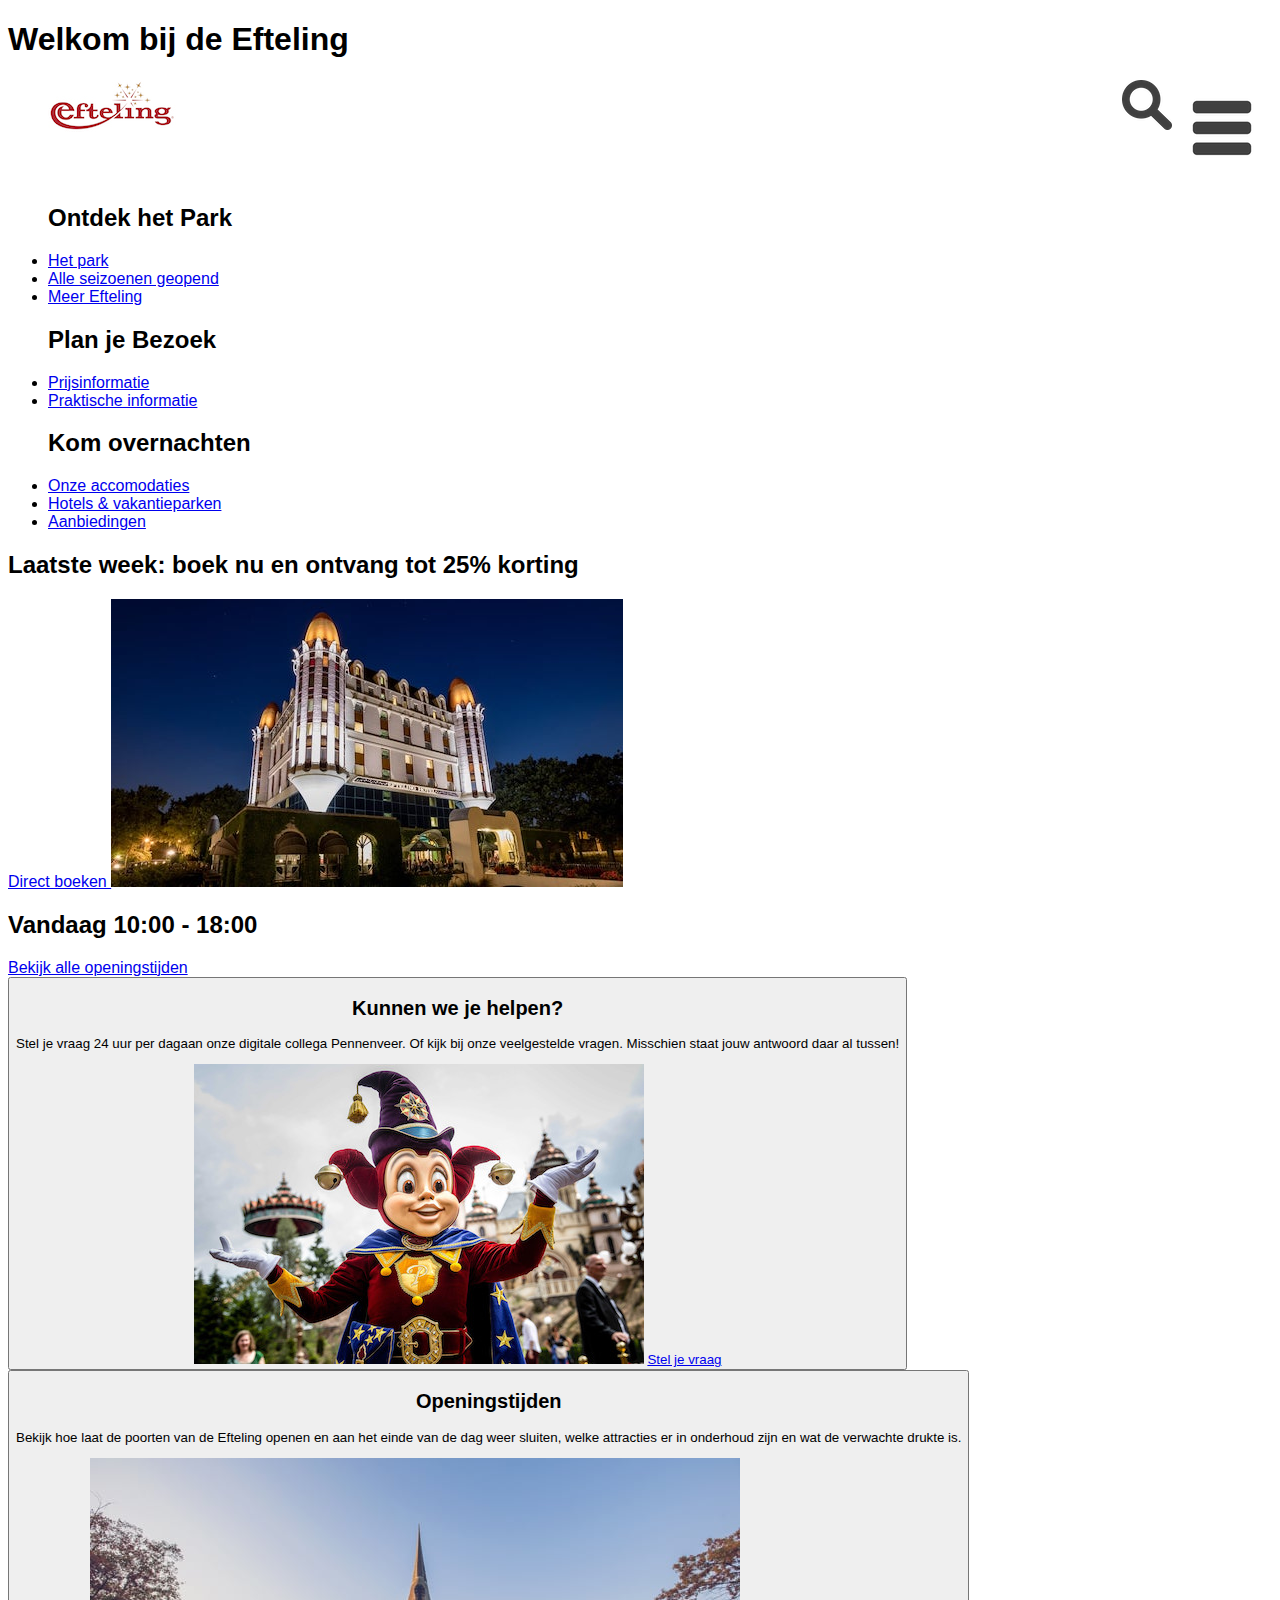
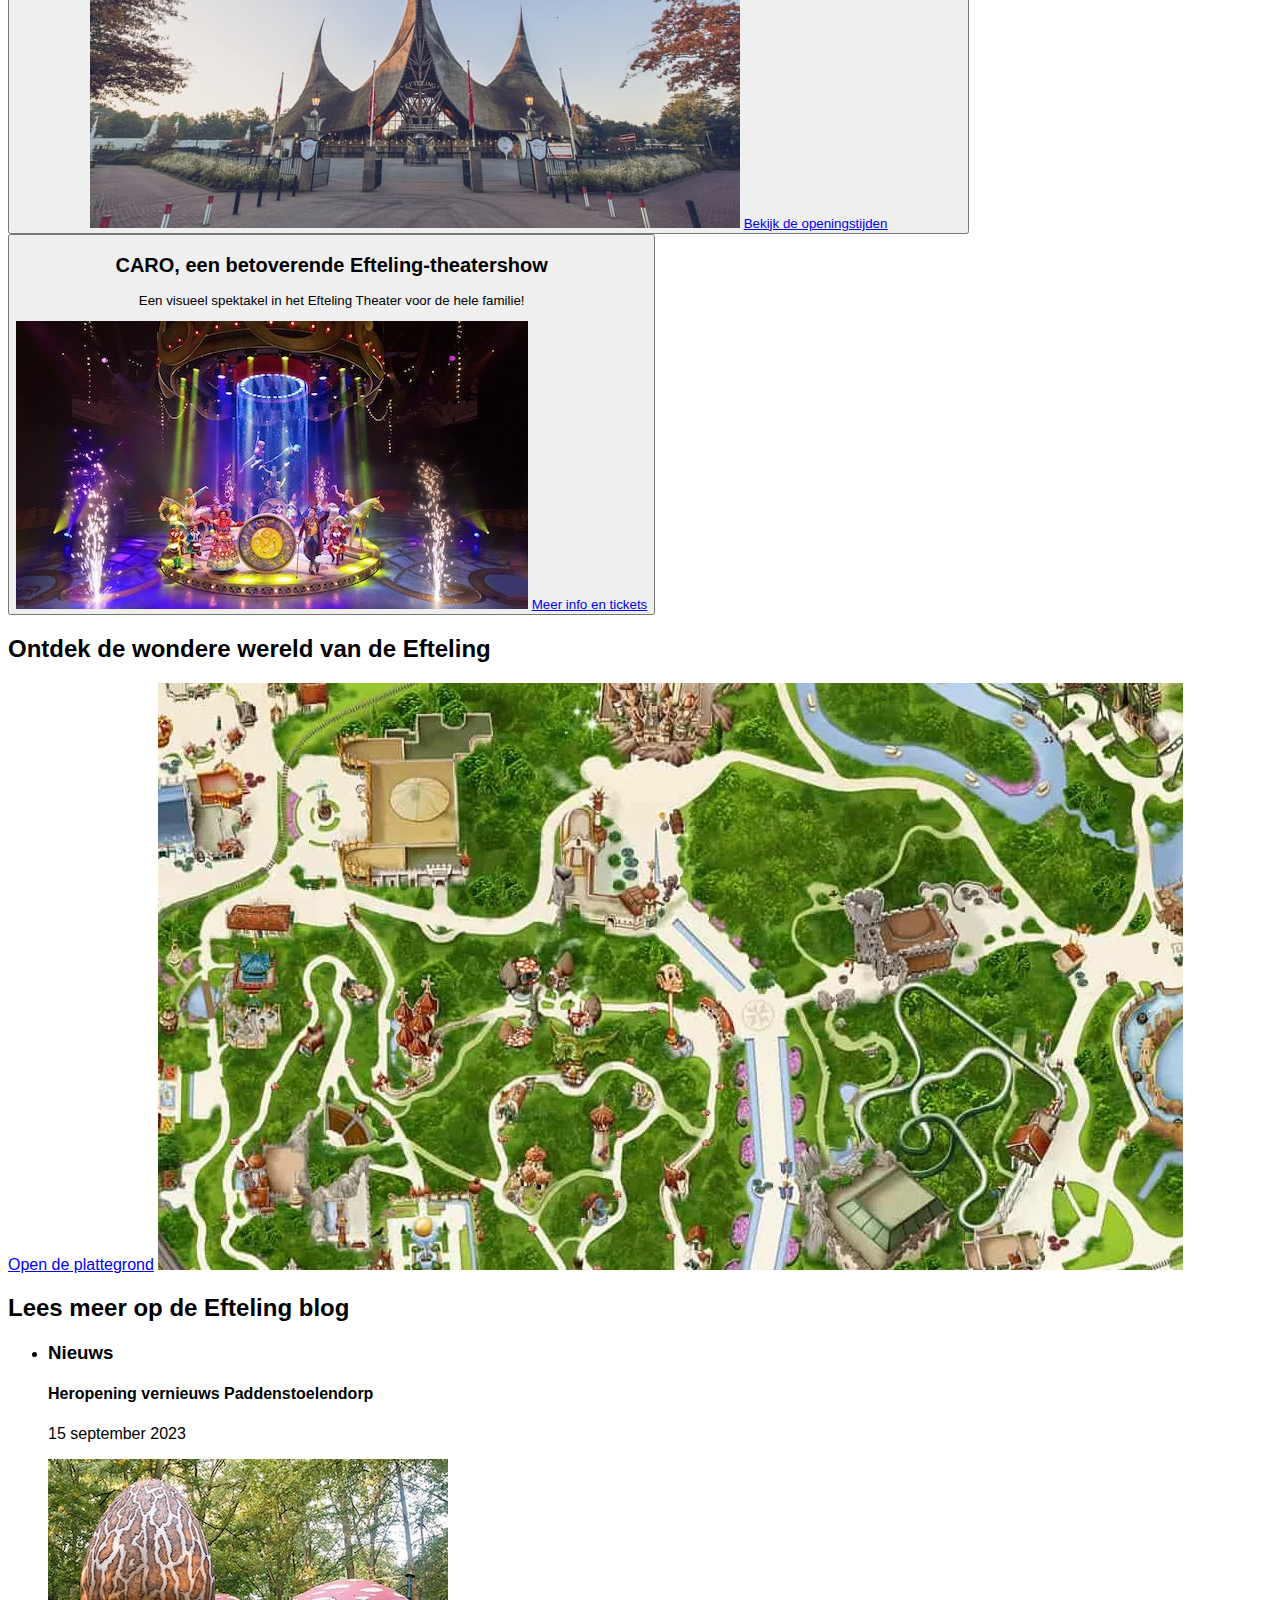
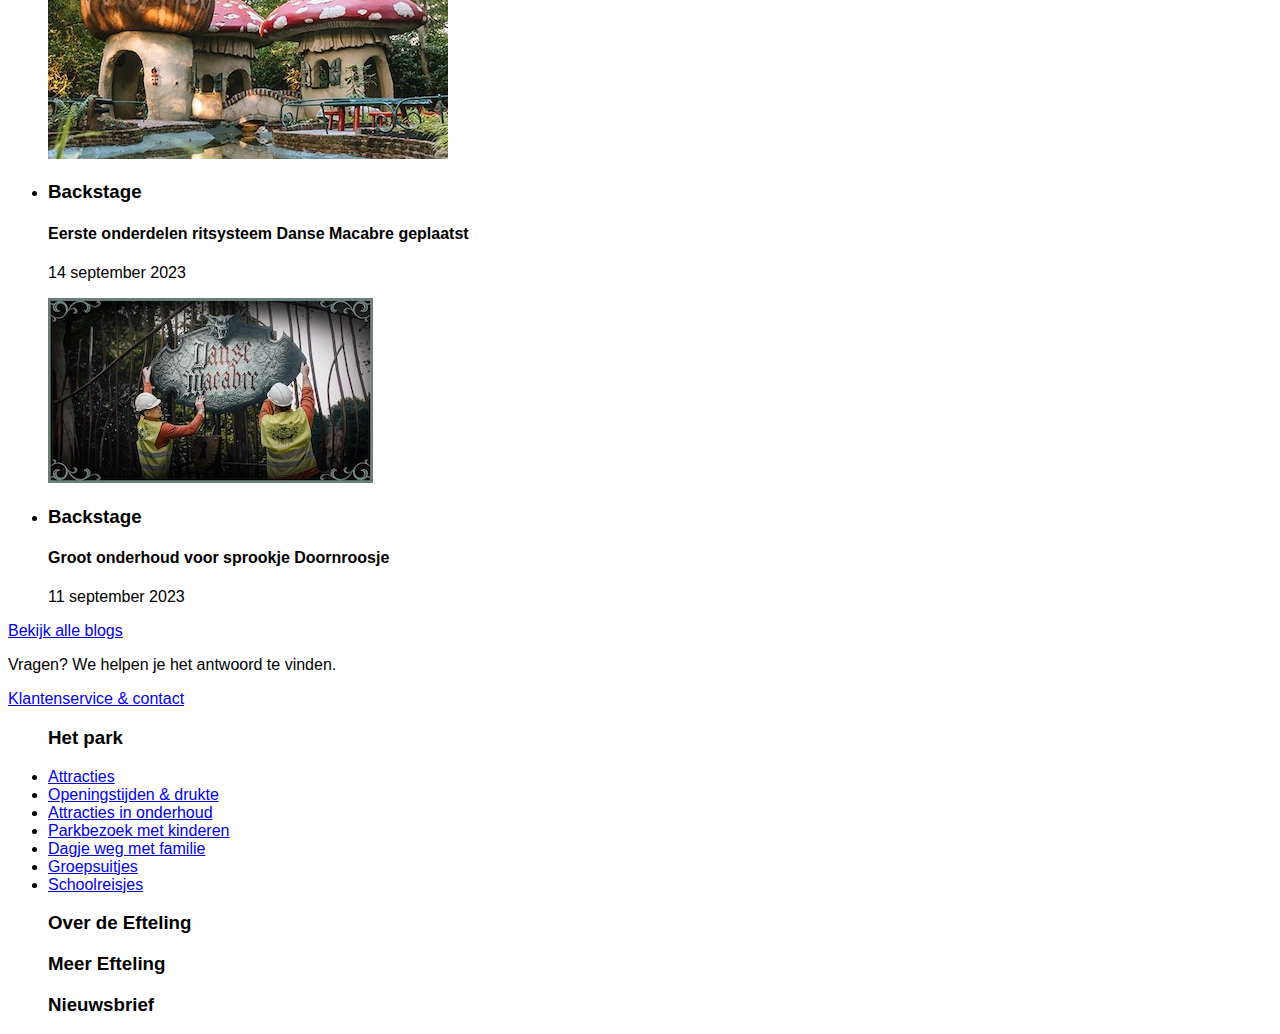
==== basiswebsite fed/index.html @ 2fb3f6d8 "Add files via upload" ====
<!doctype html>
<html lang="nl">
	
<head>
	<meta charset="UTF-8">
	<meta name="author" content="jouw naam">
	<meta name="viewport" content="width=device-width, initial-scale=1">
	
	<title>De Efteling </title>
	<h1>Welkom bij de Efteling</h1>
	
	<link href="styles/style.css" rel="stylesheet">
	<link rel="icon" type="image/svg+xml" href="images/favicon.svg">
</head>

<body>
	<header>
		<ul>
		<li>
			<a href="#">
			<img src="./images/efteling logo.jpeg"  alt="logo van de efteling" >
		</a>
		</li>
		<li>
			<a href="#">
			<img src="./images/search-icon-dark-grey-hi.png" alt="search icon">
		</a>
		</li>
		<li>
			<a href="#">
			<img src="./images/menu icon.png" alt="menu icon">
			</a>
		</li>
	</ul>
	</header>
		<!-- <a href="index.html">
			<img src="./images/efteling logo.jpeg" alt="logo van de efteling"> -->
		<!-- </a> -->
	<nav>
		<ul>
			<h2>Ontdek het Park</h2>
			<li><a href="#">Het park</a></li>
			<li><a href="#">Alle seizoenen geopend</a></li>
			<li><a href="#">Meer Efteling</a></li>
		</ul>
		<ul>
			<h2>Plan je Bezoek</h2>
			<li><a href="#">Prijsinformatie</a></li>
			<li><a href="#">Praktische informatie</a></li>
		</ul>
		<ul>
			<h2>Kom overnachten</h2>
			<li><a href="#">Onze accomodaties</a></li>
			<li><a href="#">Hotels & vakantieparken</a></li>
			<li><a href="#">Aanbiedingen</a></li>
		</ul>
	</nav>
	</header>

	<main>
	<section>
		<h2>Laatste week: boek nu en ontvang tot 25% korting</h2>
		<a href="#">Direct boeken </a>
		<img src="./images/efteling hotel.jpeg" alt="afbeelding van het nieuwe efteling hotel in het donker">

	</section>

	<section>
		<h2> <time>Vandaag 10:00 - 18:00</time> </h2>
		<a href="#">Bekijk alle openingstijden</a>
	</section>
	
	<section>
		<button>
			<h2>Kunnen we je helpen?</h2>
			<p>Stel je vraag <time>24 uur per dag</time>aan onze digitale collega Pennenveer. Of kijk bij onze veelgestelde vragen. Misschien staat jouw antwoord daar al tussen!</p>
			<img src="./images/pardoes.jpeg" alt="efteling mascotte pardoes in de efteling">
			<a href="#">Stel je vraag</a>
		</button>
		<button>
			<h2>Openingstijden</h2>
			<p>Bekijk hoe laat de poorten van de Efteling openen en aan het einde van de dag weer sluiten, welke attracties er in onderhoud zijn en wat de verwachte drukte is.</p>
			<img src="./images/poort efteling.jpeg" alt="ingang van de efteling op een zonnige dag">
			<a href="#">Bekijk de openingstijden</a>
		</button>
		<button>
			<h2>CARO, een betoverende Efteling-theatershow</h2>
			<p>Een visueel spektakel in het Efteling Theater voor de hele familie!</p>
			<img src="./images/caro efteling.jpeg" alt="theater show van de efteling op een carousel">
			<a href="#">Meer info en tickets</a>
		</button>
		
	</section>

	<section>
		<h2>Ontdek de wondere wereld van de Efteling</h2>
		<a href="#">Open de plattegrond</a>
		<img src="./images/efteling-plattegrond.webp" alt="getekende plattegrond van de Efteling">
	</section>

	<section>
		<h2>Lees meer op de Efteling blog</h2>
		<ul>
			<li>
				<h3>Nieuws</h3>
				<h4>Heropening vernieuws Paddenstoelendorp</h4>
				<p><time>15 september 2023</time></p>
				<img src="./images/paddenstoelendorp.jpeg" alt="het paddenstoelendorp in de efteling bestaand uit drie paddenstoelen huisjes">
			</li>
			<li>
				<h3>Backstage</h3>
				<h4>Eerste onderdelen ritsysteem Danse Macabre geplaatst</h4>
				<p><time>14 september 2023</time></p>
				<img src="./images/dmc-making-of.jpeg" alt="de bouw van de nieuwe spookattractie in de efteling">
			</li>
			<li>
				<h3>Backstage</h3>
				<h4>Groot onderhoud voor sprookje Doornroosje</h4>
				<p><time>11 september 2023</time></p>
			</li>

		</ul>
		<a href="#">Bekijk alle blogs</a>
	
	</section>
	</main>
	<footer>
		<p>Vragen? We helpen je het antwoord te vinden.</p>
		<a href="#">Klantenservice & contact</a>

		<ul><h3>Het park</h3>
			<li><a href="#">Attracties</a></li>
			<li><a href="#">Openingstijden & drukte</a></li>
			<li><a href="#">Attracties in onderhoud</a></li>
			<li><a href="#">Parkbezoek met kinderen</a></li>
			<li><a href="#">Dagje weg met familie</a></li>
			<li><a href="#">Groepsuitjes</a></li>
			<li><a href="#">Schoolreisjes</a></li>
		</ul>
		<ul><h3>Over de Efteling</h3>

		</ul>
		<ul><h3>Meer Efteling</h3>

		</ul>
		<ul><h3>Nieuwsbrief</h3>

		</ul>
	</footer>

	<script defer src="scripts/script.js"></script>
</body>
	
</html>
---- basiswebsite fed/styles/style.css ----
/**************/
/* CSS REMEDY */
/**************/
*, *::after, *::before {
  box-sizing:border-box;  
}






/*********************/
/* CUSTOM PROPERTIES */
/*********************/
:root {
	/* startje */
	--color-text:#111;
	--color-background:#fff;
}





/****************/
/* JOUW STYLING */
/****************/

/* jouw code */

html{
	background-color: var(--color-background);
	font-family: sans-serif;
}


header ul{

	display: flex;
	list-style-type: none;
}

header ul li:first-of-type{
	margin-right: auto;
}
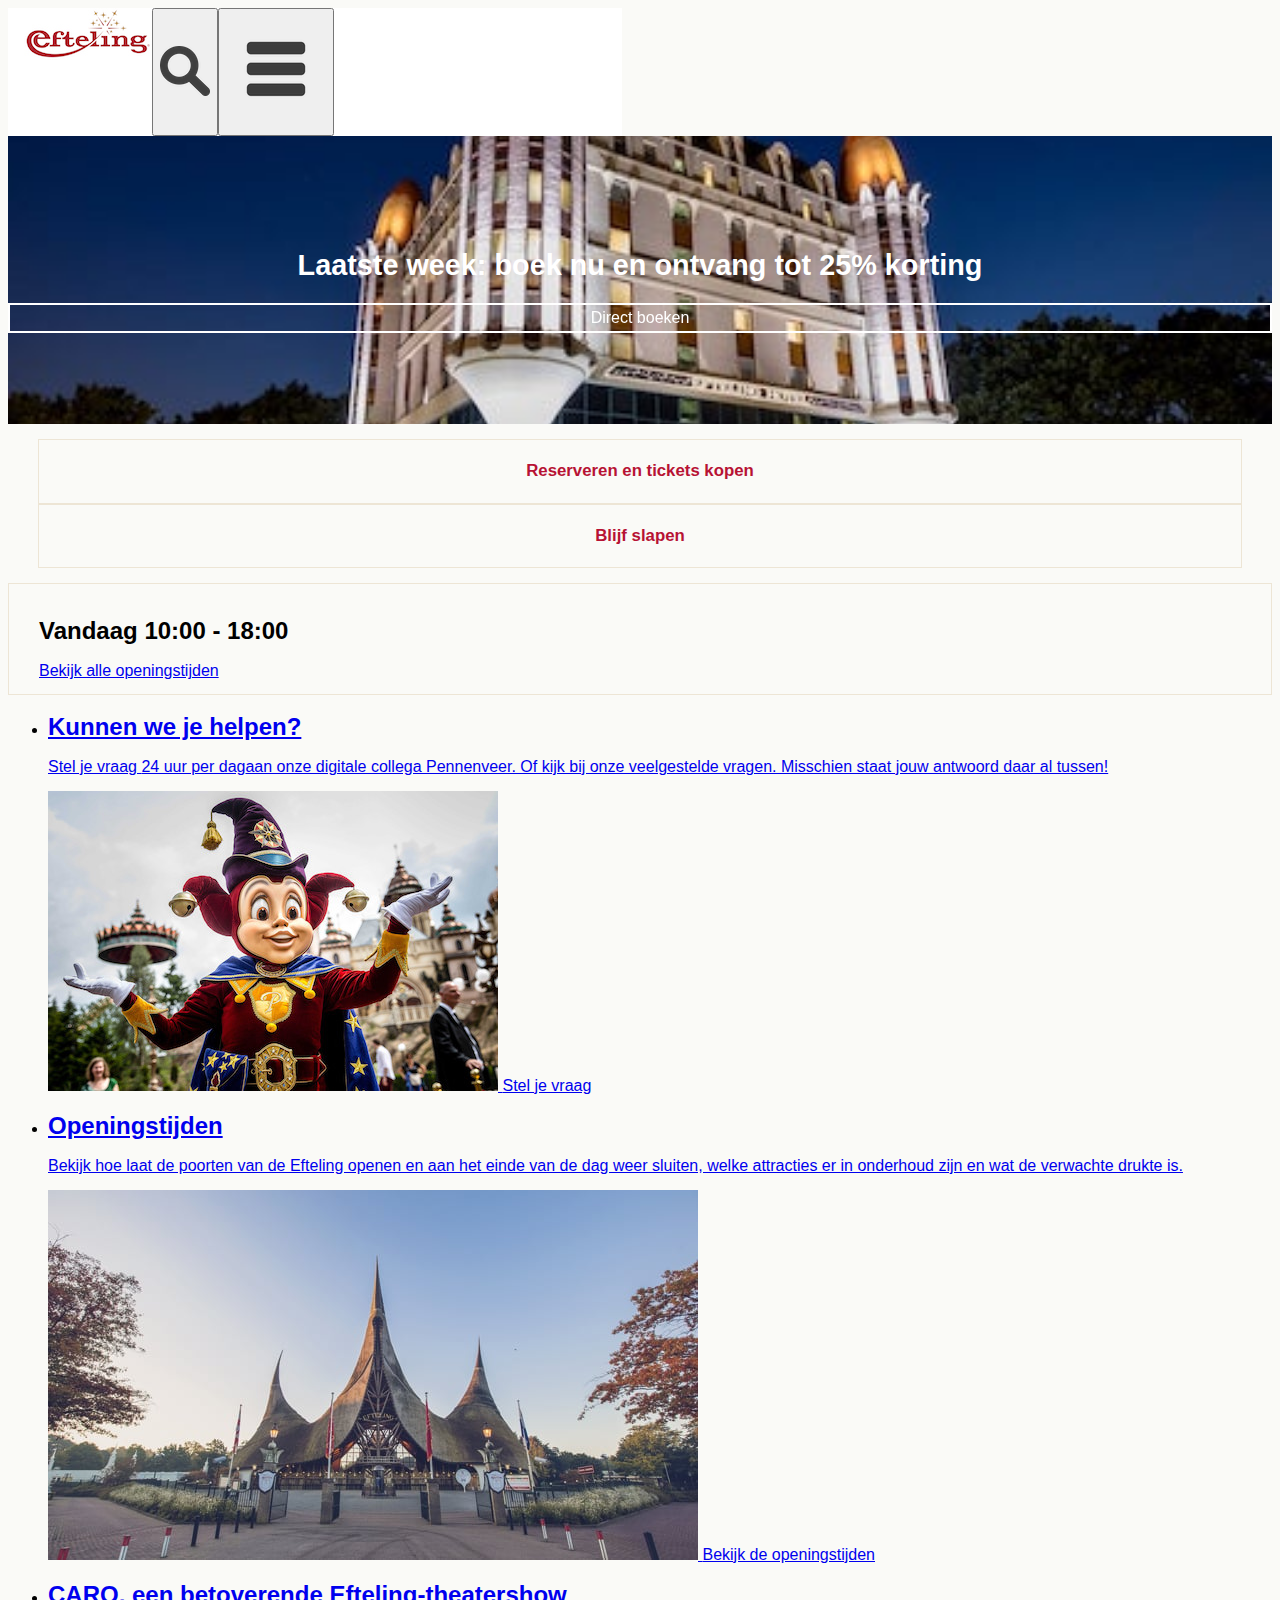
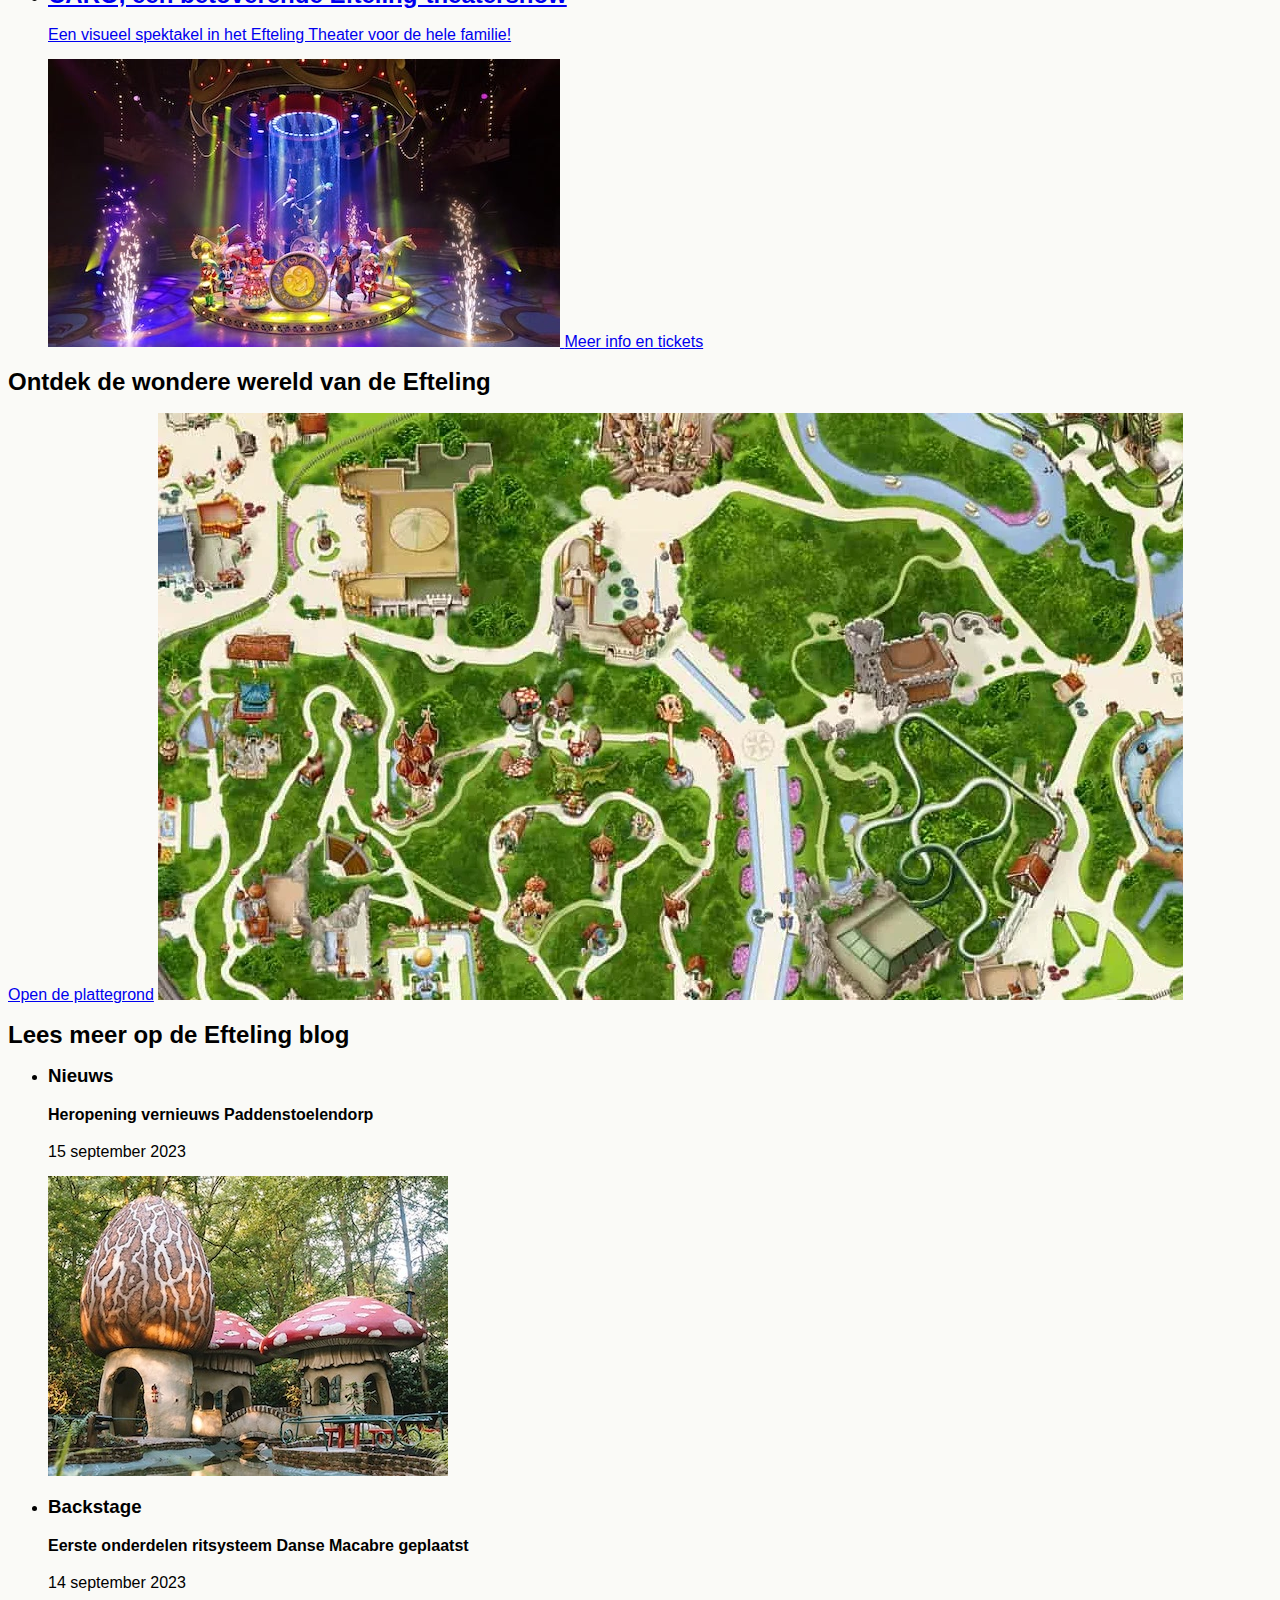
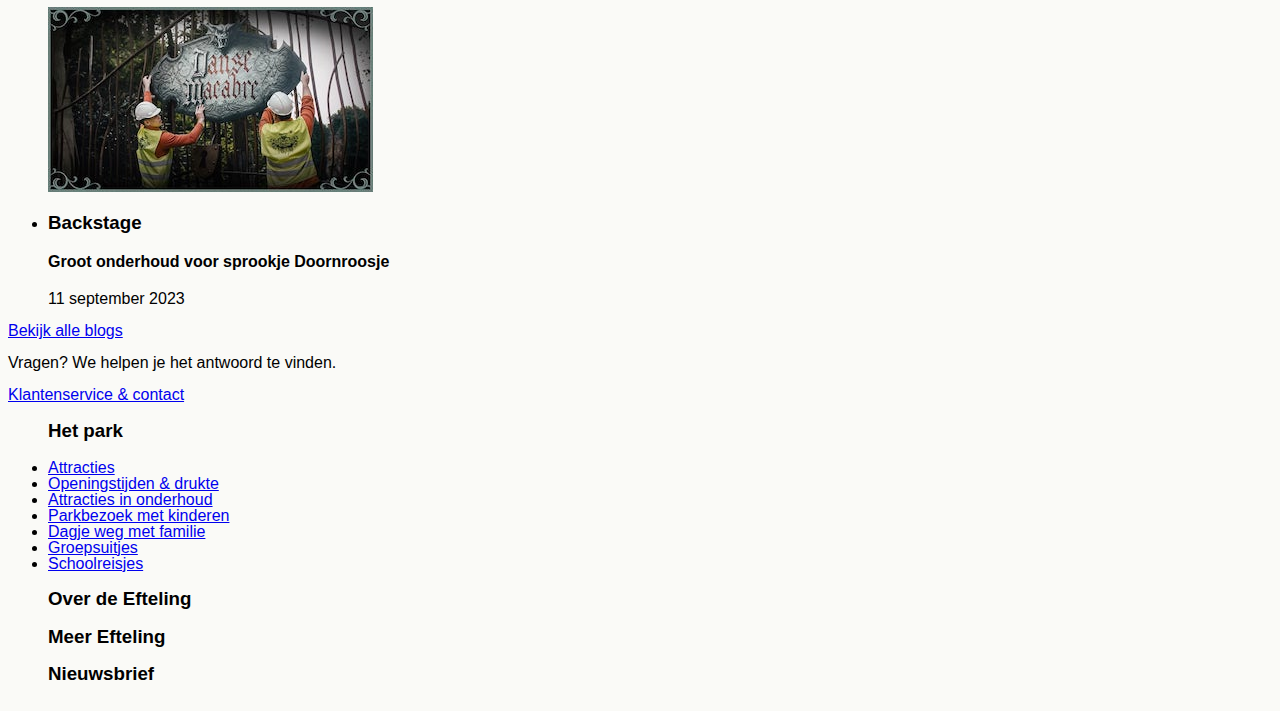
==== commit cd4f2876: "Add files via upload" ====
--- a/basiswebsite fed/index.html
+++ b/basiswebsite fed/index.html
@@ -1,134 +1,168 @@
 <!doctype html>
 <html lang="nl">
-	
+
 <head>
 	<meta charset="UTF-8">
 	<meta name="author" content="jouw naam">
 	<meta name="viewport" content="width=device-width, initial-scale=1">
-	
+
 	<title>De Efteling </title>
-	<h1>Welkom bij de Efteling</h1>
-	
+	<!-- <h1>Welkom bij de Efteling</h1> -->
+
 	<link href="styles/style.css" rel="stylesheet">
 	<link rel="icon" type="image/svg+xml" href="images/favicon.svg">
+
+
+	<style>
+		@import url('https://fonts.googleapis.com/css2?family=Great+Vibes&display=swap');
+	</style>
+
+
 </head>
 
 <body>
 	<header>
-		<ul>
-		<li>
-			<a href="#">
-			<img src="./images/efteling logo.jpeg"  alt="logo van de efteling" >
+
+
+		<a href="#">
+			<img src="./images/efteling logo.jpeg" alt="logo van de efteling">
 		</a>
-		</li>
-		<li>
-			<a href="#">
+
+
+		<button>
 			<img src="./images/search-icon-dark-grey-hi.png" alt="search icon">
-		</a>
-		</li>
-		<li>
-			<a href="#">
+		</button>
+
+
+
+
+		<button aria-hidden="true">
 			<img src="./images/menu icon.png" alt="menu icon">
-			</a>
-		</li>
-	</ul>
-	</header>
+		</button>
+
+		<nav>
+			<button>
+				<img src="./images/cross.png" alt="closing button">
+			</button>
+			<ul>
+				<h2>Ontdek het Park</h2>
+				<li><a href="#">Het park</a></li>
+				<li><a href="#">Alle seizoenen geopend</a></li>
+				<li><a href="#">Meer Efteling</a></li>
+			</ul>
+			<ul>
+				<h2>Plan je Bezoek</h2>
+				<li><a href="#">Prijsinformatie</a></li>
+				<li><a href="#">Praktische informatie</a></li>
+			</ul>
+			<ul>
+				<h2>Kom overnachten</h2>
+				<li><a href="#">Onze accomodaties</a></li>
+				<li><a href="#">Hotels & vakantieparken</a></li>
+				<li><a href="#">Aanbiedingen</a></li>
+			</ul>
+		</nav>
+
 		<!-- <a href="index.html">
 			<img src="./images/efteling logo.jpeg" alt="logo van de efteling"> -->
 		<!-- </a> -->
-	<nav>
-		<ul>
-			<h2>Ontdek het Park</h2>
-			<li><a href="#">Het park</a></li>
-			<li><a href="#">Alle seizoenen geopend</a></li>
-			<li><a href="#">Meer Efteling</a></li>
-		</ul>
-		<ul>
-			<h2>Plan je Bezoek</h2>
-			<li><a href="#">Prijsinformatie</a></li>
-			<li><a href="#">Praktische informatie</a></li>
-		</ul>
-		<ul>
-			<h2>Kom overnachten</h2>
-			<li><a href="#">Onze accomodaties</a></li>
-			<li><a href="#">Hotels & vakantieparken</a></li>
-			<li><a href="#">Aanbiedingen</a></li>
-		</ul>
-	</nav>
+
 	</header>
 
 	<main>
-	<section>
-		<h2>Laatste week: boek nu en ontvang tot 25% korting</h2>
-		<a href="#">Direct boeken </a>
-		<img src="./images/efteling hotel.jpeg" alt="afbeelding van het nieuwe efteling hotel in het donker">
+		<section>
+			<h2>Laatste week: boek nu en ontvang tot 25% korting</h2>
+			<a href="#">Direct boeken </a>
 
-	</section>
+		</section>
 
-	<section>
-		<h2> <time>Vandaag 10:00 - 18:00</time> </h2>
-		<a href="#">Bekijk alle openingstijden</a>
-	</section>
-	
-	<section>
-		<button>
-			<h2>Kunnen we je helpen?</h2>
-			<p>Stel je vraag <time>24 uur per dag</time>aan onze digitale collega Pennenveer. Of kijk bij onze veelgestelde vragen. Misschien staat jouw antwoord daar al tussen!</p>
-			<img src="./images/pardoes.jpeg" alt="efteling mascotte pardoes in de efteling">
-			<a href="#">Stel je vraag</a>
-		</button>
-		<button>
-			<h2>Openingstijden</h2>
-			<p>Bekijk hoe laat de poorten van de Efteling openen en aan het einde van de dag weer sluiten, welke attracties er in onderhoud zijn en wat de verwachte drukte is.</p>
-			<img src="./images/poort efteling.jpeg" alt="ingang van de efteling op een zonnige dag">
-			<a href="#">Bekijk de openingstijden</a>
-		</button>
-		<button>
-			<h2>CARO, een betoverende Efteling-theatershow</h2>
-			<p>Een visueel spektakel in het Efteling Theater voor de hele familie!</p>
-			<img src="./images/caro efteling.jpeg" alt="theater show van de efteling op een carousel">
-			<a href="#">Meer info en tickets</a>
-		</button>
-		
-	</section>
+		<section>
+			<a href="#">
+				<h2> Reserveren en tickets kopen</h2>
+			</a>
+			<a href="#">
+				<h2>Blijf slapen</h2>
+			</a>
+		</section>
 
-	<section>
-		<h2>Ontdek de wondere wereld van de Efteling</h2>
-		<a href="#">Open de plattegrond</a>
-		<img src="./images/efteling-plattegrond.webp" alt="getekende plattegrond van de Efteling">
-	</section>
+		<section>
+			<h2> <time>Vandaag 10:00 - 18:00</time> </h2>
+			<a href="#">Bekijk alle openingstijden</a>
+		</section>
 
-	<section>
-		<h2>Lees meer op de Efteling blog</h2>
-		<ul>
-			<li>
-				<h3>Nieuws</h3>
-				<h4>Heropening vernieuws Paddenstoelendorp</h4>
-				<p><time>15 september 2023</time></p>
-				<img src="./images/paddenstoelendorp.jpeg" alt="het paddenstoelendorp in de efteling bestaand uit drie paddenstoelen huisjes">
-			</li>
-			<li>
-				<h3>Backstage</h3>
-				<h4>Eerste onderdelen ritsysteem Danse Macabre geplaatst</h4>
-				<p><time>14 september 2023</time></p>
-				<img src="./images/dmc-making-of.jpeg" alt="de bouw van de nieuwe spookattractie in de efteling">
-			</li>
-			<li>
-				<h3>Backstage</h3>
-				<h4>Groot onderhoud voor sprookje Doornroosje</h4>
-				<p><time>11 september 2023</time></p>
-			</li>
+		<section>
+			<ul>
+				<li>
+					<a href="#">
 
-		</ul>
-		<a href="#">Bekijk alle blogs</a>
-	
-	</section>
+						<h2>Kunnen we je helpen?</h2>
+						<p>Stel je vraag <time>24 uur per dag</time>aan onze digitale collega Pennenveer. Of kijk bij
+							onze veelgestelde vragen. Misschien staat jouw antwoord daar al tussen!</p>
+						<img src="./images/pardoes.jpeg" alt="efteling mascotte pardoes in de efteling">
+						<a href="#">Stel je vraag</a>
+					</a>
+				</li>
+
+				<li>
+					<a href="#">
+						<h2>Openingstijden</h2>
+						<p>Bekijk hoe laat de poorten van de Efteling openen en aan het einde van de dag weer sluiten,
+							welke attracties er in onderhoud zijn en wat de verwachte drukte is.</p>
+						<img src="./images/poort efteling.jpeg" alt="ingang van de efteling op een zonnige dag">
+						<a href="#">Bekijk de openingstijden</a>
+					</a>
+				</li>
+				<li>
+					<a href="#">
+						<h2>CARO, een betoverende Efteling-theatershow</h2>
+						<p>Een visueel spektakel in het Efteling Theater voor de hele familie!</p>
+						<img src="./images/caro efteling.jpeg" alt="theater show van de efteling op een carousel">
+						<a href="#">Meer info en tickets</a>
+					</a>
+				</li>
+			</ul>
+
+		</section>
+
+		<section>
+			<h2>Ontdek de wondere wereld van de Efteling</h2>
+			<a href="#">Open de plattegrond</a>
+			<img src="./images/efteling-plattegrond.webp" alt="getekende plattegrond van de Efteling">
+		</section>
+
+		<section>
+			<h2>Lees meer op de Efteling blog</h2>
+			<ul>
+				<li>
+					<h3>Nieuws</h3>
+					<h4>Heropening vernieuws Paddenstoelendorp</h4>
+					<p><time>15 september 2023</time></p>
+					<img src="./images/paddenstoelendorp.jpeg"
+						alt="het paddenstoelendorp in de efteling bestaand uit drie paddenstoelen huisjes">
+				</li>
+				<li>
+					<h3>Backstage</h3>
+					<h4>Eerste onderdelen ritsysteem Danse Macabre geplaatst</h4>
+					<p><time>14 september 2023</time></p>
+					<img src="./images/dmc-making-of.jpeg" alt="de bouw van de nieuwe spookattractie in de efteling">
+				</li>
+				<li>
+					<h3>Backstage</h3>
+					<h4>Groot onderhoud voor sprookje Doornroosje</h4>
+					<p><time>11 september 2023</time></p>
+				</li>
+
+			</ul>
+			<a href="#">Bekijk alle blogs</a>
+
+		</section>
 	</main>
 	<footer>
 		<p>Vragen? We helpen je het antwoord te vinden.</p>
 		<a href="#">Klantenservice & contact</a>
 
-		<ul><h3>Het park</h3>
+		<ul>
+			<h3>Het park</h3>
 			<li><a href="#">Attracties</a></li>
 			<li><a href="#">Openingstijden & drukte</a></li>
 			<li><a href="#">Attracties in onderhoud</a></li>
@@ -137,18 +171,22 @@
 			<li><a href="#">Groepsuitjes</a></li>
 			<li><a href="#">Schoolreisjes</a></li>
 		</ul>
-		<ul><h3>Over de Efteling</h3>
+		<ul>
+			<h3>Over de Efteling</h3>
 
 		</ul>
-		<ul><h3>Meer Efteling</h3>
+		<ul>
+			<h3>Meer Efteling</h3>
 
 		</ul>
-		<ul><h3>Nieuwsbrief</h3>
+		<ul>
+			<h3>Nieuwsbrief</h3>
 
 		</ul>
 	</footer>
 
+
 	<script defer src="scripts/script.js"></script>
 </body>
-	
-</html>
+
+</html>--- a/basiswebsite fed/styles/style.css
+++ b/basiswebsite fed/styles/style.css
@@ -1,12 +1,14 @@
 /**************/
 /* CSS REMEDY */
 /**************/
-*, *::after, *::before {
-  box-sizing:border-box;  
+*,
+*::after,
+*::before {
+	box-sizing: border-box;
 }
 
 
-
+/* CSS HOMEPAGINA */
 
 
 
@@ -15,12 +17,23 @@
 /*********************/
 :root {
 	/* startje */
-	--color-text:#111;
-	--color-background:#fff;
+	--color-text: #111;
+	--color-background: #fafaf7;
+	--color-title: #fff;
+	--red: #b71234;
+	--white: #fff;
+	--color-section: #ede5d5;
 }
 
-
-
+/* 
+link <link rel="preconnect" href="https://fonts.googleapis.com">
+<link rel="preconnect" href="https://fonts.gstatic.com" crossorigin>
+<link href="https://fonts.googleapis.com/css2?family=Great+Vibes&display=swap" rel="stylesheet">
+ */
+/* 
+<style>
+  @import url('https://fonts.googleapis.com/css2?family=Great+Vibes&display=swap');
+</style> */
 
 
 /****************/
@@ -29,18 +42,151 @@
 
 /* jouw code */
 
-html{
+html {
 	background-color: var(--color-background);
-	font-family: sans-serif;
+	font-family: Arial, Helvetica, sans-serif;
+	background-color: var(--color-background);
+}
+
+/* over de hele pagina */
+body {
+
+	min-height: 100%;
+	display: flex;
+	flex-direction: column;
+	line-height: 1;
+	max-width: ;
+	/* width: 100%; */
+}
+
+/* alle afbeeldingen */
+img {
+	max-width: 100%;
+	height: auto;
+}
+
+/* header bovenaan de pagina  */
+header {
+
+	height: 8em;
+	padding: 0 1em;
+
+	display: flex;
+	justify-content: space-evenly;
+
+	width: max-content;
+	position: sticky;
+	top: 0;
+
+	background-color: var(--white);
+
+
+	/* overflow: hidden; */
+}
+
+/* header ul {
+	 display: flex;
+	justify-content: space-between;
+
+	list-style-type: none;
+}  */
+
+/* navigatie in de header */
+header nav {
+	text-decoration: none;
+	display: flex;
+	flex-direction: column;
+	transform: translate(-100em);
 }
 
 
-header ul{
 
+/* header ul li:first-of-type{
 	display: flex;
-	list-style-type: none;
+	flex-grow: 1;
+} */
+
+
+
+/* section met efteling hotel afbeelding */
+section:first-of-type {
+	background-image: url(../images/efteling\ hotel.jpeg);
+
+/* 	
+	display: flex;
+	min-height: 26em;
+	background-size: cover;
+	background-position: center center;
+	font-family: var(--primary-font-family);
+	text-align: center;
+	flex-direction: column;
+	justify-content: center; */
+
+
+	 display: flex;
+	min-height: 18em;
+	background-size: cover;
+	background-position: center center;
+	flex-direction: column;
+	max-width: 100%;
+	justify-content: center;
+	text-align: center;
+	color: var(--color-title); 
+
 }
 
-header ul li:first-of-type{
-	margin-right: auto;
+/* titel op de afbeelding */
+section:first-of-type h2 {
+	/* font-family:  ; */
+	/* position: relative; */
+	color: var(--white);
+	font-size: 1.8em;
 }
+
+/* link boven de afbeelding */
+section:first-of-type a {
+	position: relative;
+	color: var(--white);
+	text-decoration: none;
+
+	border: 2px solid var(--white);
+
+	padding-bottom: 5px;
+	padding-top: 5px;
+
+
+}
+
+/* reserveren en tickets kopen */
+section:nth-of-type(2) {
+	 display: flex;
+	justify-content: center; 
+	flex-direction: column;
+
+
+	padding: 15px 30px;
+	background-color: var(--color-background);
+	bottom: -1px;
+
+
+}
+
+section:nth-of-type(2) a {
+
+	color: var(--red);
+	text-align: center;
+	text-decoration: none;
+	font-size: 0.7em;
+	border: 1px solid var(--color-section);
+	margin: 0;
+	padding: 9px 19px;
+}
+
+section:nth-of-type(3) {
+	display: flex;
+	flex-direction: column;
+	padding: 15px 30px;
+
+	background-color: var(--color-background);
+	border: 1px solid var(--color-section);
+}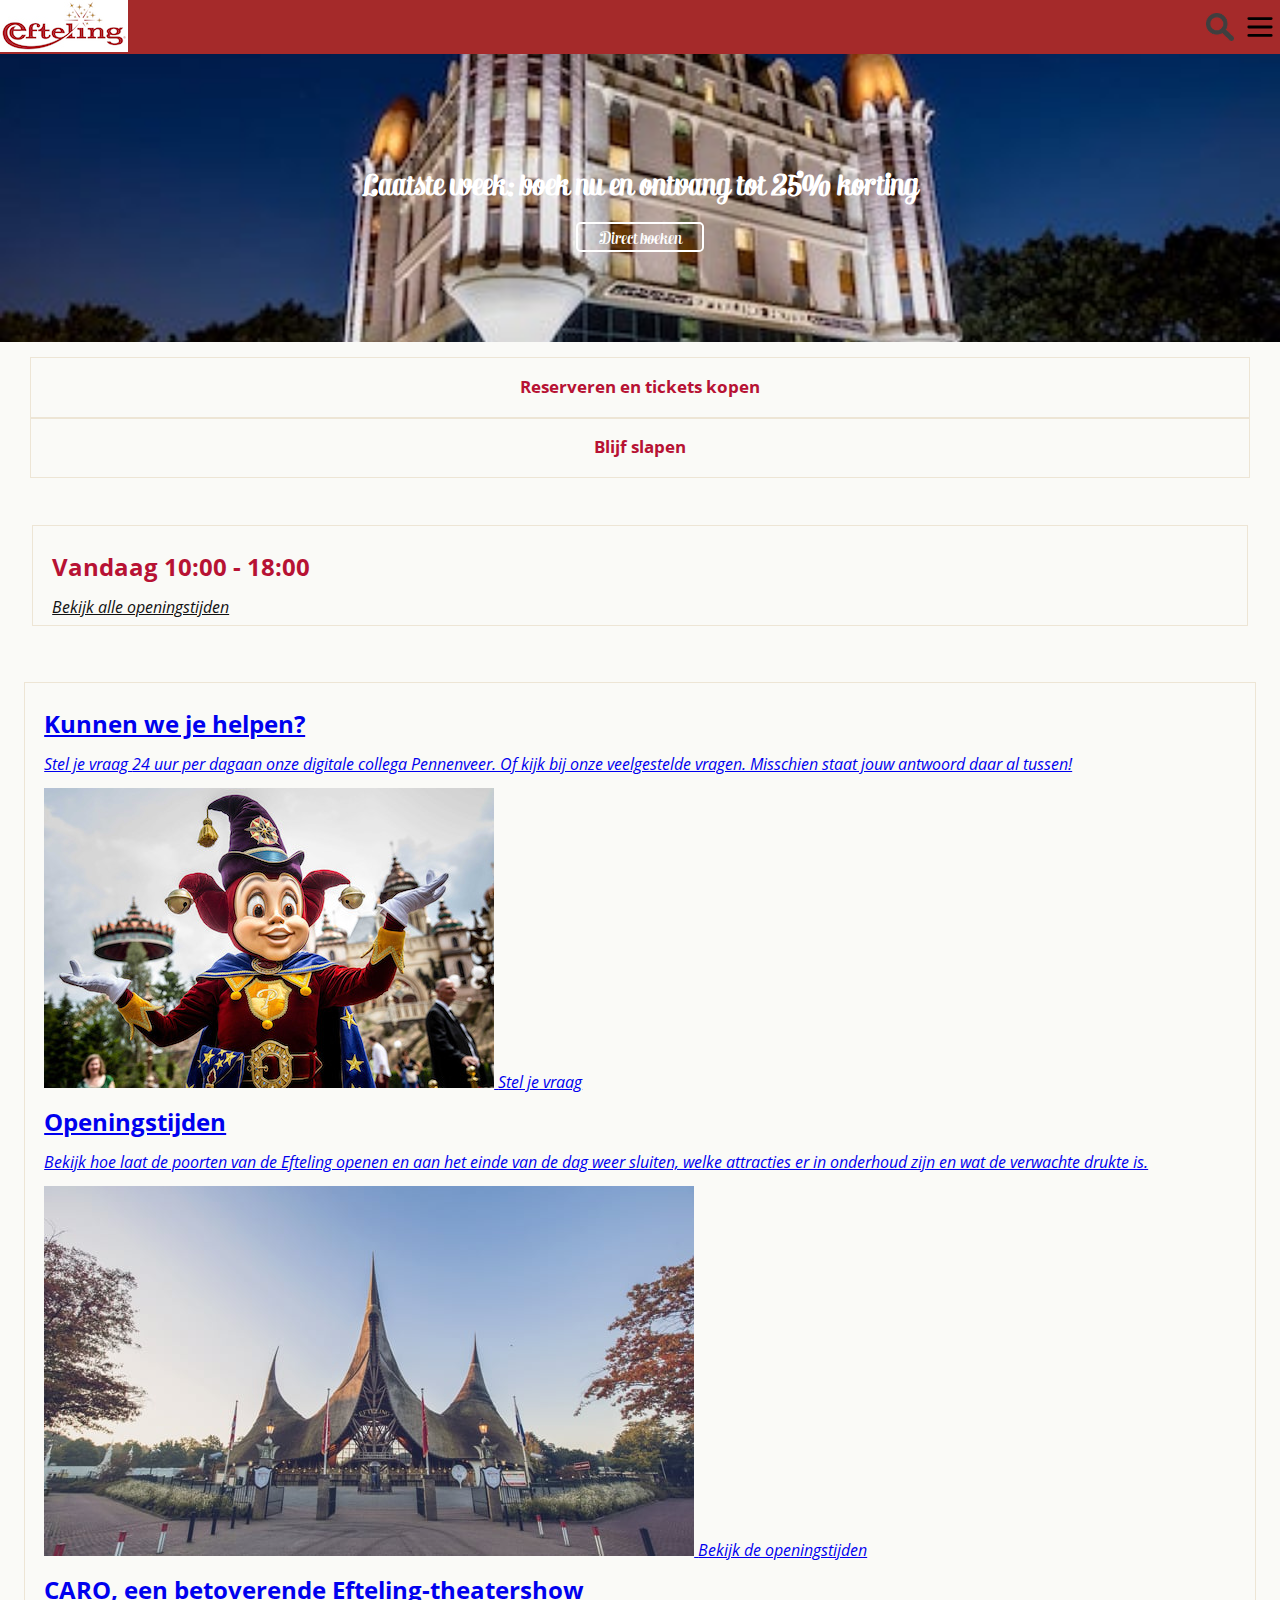
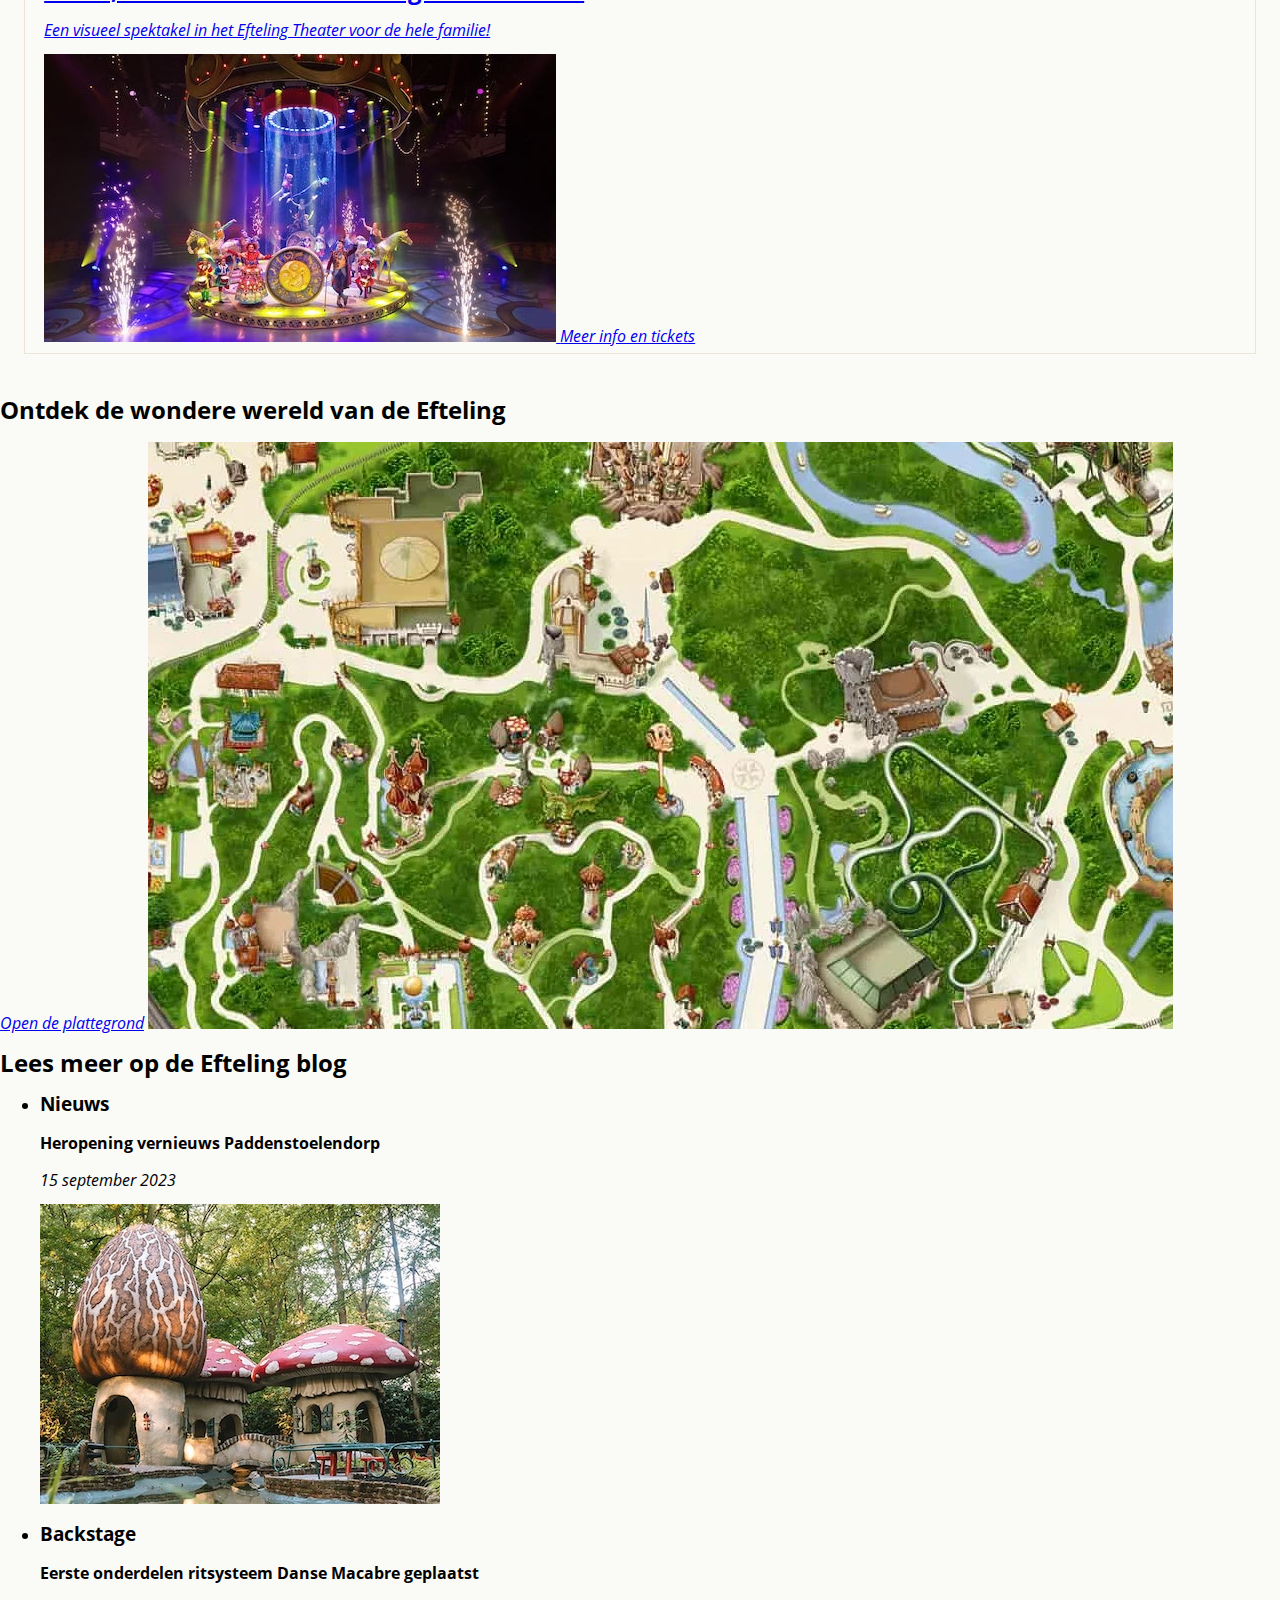
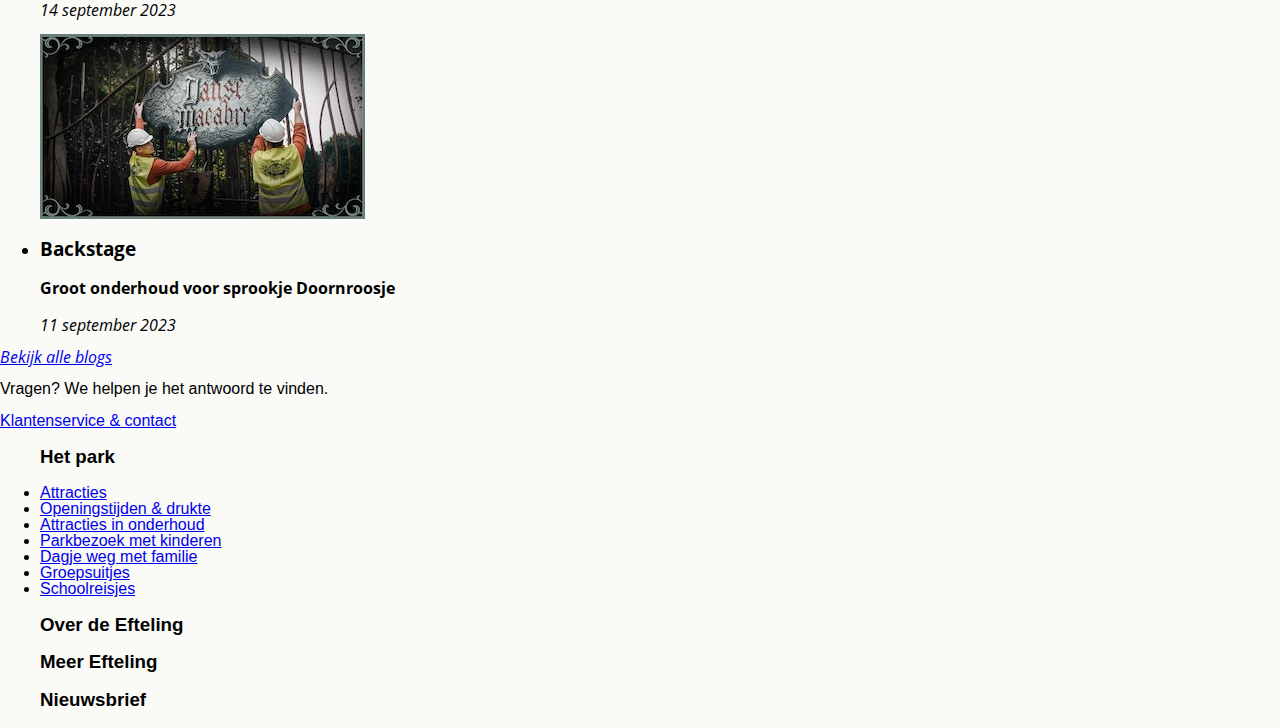
==== commit eb0ee239: "Add files via upload" ====
--- a/basiswebsite fed/index.html
+++ b/basiswebsite fed/index.html
@@ -10,6 +10,7 @@
 	<!-- <h1>Welkom bij de Efteling</h1> -->
 
 	<link href="styles/style.css" rel="stylesheet">
+	<link rel="stylesheet" href="./styles/home.css">
 	<link rel="icon" type="image/svg+xml" href="images/favicon.svg">
 
 
@@ -37,12 +38,12 @@
 
 
 		<button aria-hidden="true">
-			<img src="./images/menu icon.png" alt="menu icon">
+			<img src="./images/menu.svg" alt="menu button">
 		</button>
 
 		<nav>
 			<button>
-				<img src="./images/cross.png" alt="closing button">
+				<img src="./images/close.png" alt="closing button">
 			</button>
 			<ul>
 				<h2>Ontdek het Park</h2>
@@ -70,12 +71,14 @@
 	</header>
 
 	<main>
+		<!-- section 1 -->
 		<section>
 			<h2>Laatste week: boek nu en ontvang tot 25% korting</h2>
 			<a href="#">Direct boeken </a>
 
 		</section>
 
+		<!-- section 2 -->
 		<section>
 			<a href="#">
 				<h2> Reserveren en tickets kopen</h2>
@@ -85,11 +88,13 @@
 			</a>
 		</section>
 
+		<!-- section 3 -->
 		<section>
 			<h2> <time>Vandaag 10:00 - 18:00</time> </h2>
 			<a href="#">Bekijk alle openingstijden</a>
 		</section>
 
+		<!-- section 4 -->
 		<section>
 			<ul>
 				<li>
--- a/basiswebsite fed/styles/style.css
+++ b/basiswebsite fed/styles/style.css
@@ -23,18 +23,32 @@
 	--red: #b71234;
 	--white: #fff;
 	--color-section: #ede5d5;
-}
-
-/* 
-link <link rel="preconnect" href="https://fonts.googleapis.com">
-<link rel="preconnect" href="https://fonts.gstatic.com" crossorigin>
-<link href="https://fonts.googleapis.com/css2?family=Great+Vibes&display=swap" rel="stylesheet">
- */
-/* 
-<style>
-  @import url('https://fonts.googleapis.com/css2?family=Great+Vibes&display=swap');
-</style> */
-
+
+}
+
+
+@font-face {
+	font-family: Verner;
+	src: url(../fonts/Verner.woff2);
+}
+
+@font-face {
+	font-family: OpenSans;
+	src: url(../fonts/OpenSans-Regular.woff2);
+	font-weight: regular;
+}
+
+@font-face {
+	font-family: OpenSans;
+	src: url(../fonts/OpenSans-Bold.woff2);
+	font-weight: Bold;
+}
+
+@font-face {
+	font-family: OpenSans;
+	src: url(../fonts/OpenSans-Italic.woff2);
+	font-weight: Italic;
+}
 
 /****************/
 /* JOUW STYLING */
@@ -55,9 +69,20 @@
 	display: flex;
 	flex-direction: column;
 	line-height: 1;
-	max-width: ;
+
+	margin:0;
+
 	/* width: 100%; */
 }
+
+main {
+	display: grid;
+	grid-template-columns: 1fr;
+	font-family: OpenSans;
+	font-weight: regular;
+}
+
+
 
 /* alle afbeeldingen */
 img {
@@ -68,36 +93,97 @@
 /* header bovenaan de pagina  */
 header {
 
-	height: 8em;
-	padding: 0 1em;
-
-	display: flex;
-	justify-content: space-evenly;
-
-	width: max-content;
+	height: 3.4em;
+	/* padding: 0 1em; */
+
+	display: flex;
+
+
 	position: sticky;
 	top: 0;
 
 	background-color: var(--white);
-
-
-	/* overflow: hidden; */
-}
-
-/* header ul {
-	 display: flex;
-	justify-content: space-between;
-
-	list-style-type: none;
-}  */
+	background-color: brown;
+
+	z-index: 10;
+	
+}
+
+/* 
+nav button{
+	justify-self: start;
+} */
+
+
 
 /* navigatie in de header */
 header nav {
+
+	position: fixed;
 	text-decoration: none;
 	display: flex;
 	flex-direction: column;
-	transform: translate(-100em);
-}
+	
+
+	
+	transform: translateX(100em);
+	
+
+	top: 0;
+	bottom: 0;
+	left: 0;
+	right: 0;
+	background-color: var(--color-background);
+
+
+
+}
+
+header nav ul li{
+	/* padding: 1em; */
+	list-style-type: none;
+	border: 1px solid var(--color-section);
+
+	display: grid;
+	align-content: start;
+	/* gap:1em; */
+}
+
+header nav button img{
+	position:relative;
+	top: 1.2em;
+
+}
+
+header ul h2{
+	
+}
+
+
+
+
+nav.toonMenu {
+	transform: translateX(0em);
+	transition: translate .3s;
+}
+
+header>a:first-child {
+	margin-right: auto;
+}
+
+header button {
+	display: flex;
+	align-items: center;
+
+	background: none;
+	border: none;
+	cursor: pointer; 
+	
+	max-width: 3em;
+	/* width: 2em;
+	height: 4em; */
+}
+
 
 
 
@@ -108,22 +194,27 @@
 
 
 
-/* section met efteling hotel afbeelding */
-section:first-of-type {
+
+
+
+
+
+
+
+
+
+
+
+
+
+/* /* 
+/*section met efteling hotel afbeelding */
+/* section:first-of-type {
 	background-image: url(../images/efteling\ hotel.jpeg);
 
-/* 	
-	display: flex;
-	min-height: 26em;
-	background-size: cover;
-	background-position: center center;
-	font-family: var(--primary-font-family);
-	text-align: center;
-	flex-direction: column;
-	justify-content: center; */
-
-
-	 display: flex;
+	font-family: Verner;
+
+	display: flex;
 	min-height: 18em;
 	background-size: cover;
 	background-position: center center;
@@ -131,47 +222,49 @@
 	max-width: 100%;
 	justify-content: center;
 	text-align: center;
-	color: var(--color-title); 
-
-}
+	color: var(--color-title);
+
+} */
 
 /* titel op de afbeelding */
-section:first-of-type h2 {
+/* section:first-of-type h2 {
 	/* font-family:  ; */
 	/* position: relative; */
-	color: var(--white);
+	/* color: var(--white);
 	font-size: 1.8em;
-}
+} */ 
 
 /* link boven de afbeelding */
-section:first-of-type a {
+/* section:first-of-type a {
 	position: relative;
 	color: var(--white);
 	text-decoration: none;
 
 	border: 2px solid var(--white);
+	border-radius: .3em;
 
 	padding-bottom: 5px;
 	padding-top: 5px;
 
-
-}
+	margin-right: auto;
+	margin-left: auto;
+	max-width: 25em;
+	min-width: 8em;
+} */
 
 /* reserveren en tickets kopen */
-section:nth-of-type(2) {
-	 display: flex;
-	justify-content: center; 
+/* section:nth-of-type(2) {
+	display: flex;
+	justify-content: center;
 	flex-direction: column;
 
 
 	padding: 15px 30px;
 	background-color: var(--color-background);
 	bottom: -1px;
-
-
-}
-
-section:nth-of-type(2) a {
+} */
+
+/* section:nth-of-type(2) a {
 
 	color: var(--red);
 	text-align: center;
@@ -179,14 +272,44 @@
 	font-size: 0.7em;
 	border: 1px solid var(--color-section);
 	margin: 0;
-	padding: 9px 19px;
-}
-
-section:nth-of-type(3) {
-	display: flex;
-	flex-direction: column;
-	padding: 15px 30px;
+	padding: .6em 1.2em;
+} */
+
+
+/* sectie vandaag  */
+/* section:nth-of-type(3) {
+	display: flex;
+	flex-direction: column;
+	padding: .6em 1.2em;
+	margin: 2em;
 
 	background-color: var(--color-background);
 	border: 1px solid var(--color-section);
-}+} */
+
+/* section:nth-of-type(4) {
+	display: grid;
+	grid-template-columns: 1.5em 1fr 1.5em;
+} */
+
+/* sectie kunnen we je helpen
+section:nth-of-type(4) ul {
+
+	list-style-type: none;
+
+	grid-column-start: 1;
+	grid-column-end: -1;
+
+	padding: .6em 1.2em;
+	margin: 1.5em;
+
+	border: solid 1px var(--color-section);
+	/* display: flex;
+	overflow: scroll; */
+/* } */  
+
+
+/* section:nth-of-type(4) ul li{
+	/* padding: 3em; */
+/* margin: 2em ; } */
+/* */--- a/basiswebsite fed/styles/home.css
+++ b/basiswebsite fed/styles/home.css
@@ -0,0 +1,181 @@
+
+*,
+*::after,
+*::before {
+	box-sizing: border-box;
+}
+
+
+/* CSS HOMEPAGINA */
+
+
+
+/*********************/
+/* CUSTOM PROPERTIES */
+/*********************/
+:root {
+	/* startje */
+	--color-text: #111;
+	--color-background: #fafaf7;
+	--color-title: #fff;
+	--red: #b71234;
+	--white: #fff;
+	--color-section: #ede5d5;
+
+}
+
+@font-face {
+	font-family: Verner;
+	src: url(../fonts/Verner.woff2);
+}
+
+@font-face {
+	font-family: OpenSans;
+	src: url(../fonts/OpenSans-Regular.woff2);
+	font-weight: Regular;
+}
+
+@font-face {
+	font-family: OpenSans;
+	src: url(../fonts/OpenSans-Bold.woff2);
+	font-weight: Bold;
+}
+
+@font-face {
+	font-family: OpenSans;
+	src: url(../fonts/OpenSans-Italic.woff2);
+	font-weight: Italic;
+}
+
+
+
+
+/* section met efteling hotel afbeelding */
+section:first-of-type {
+    background-image: url(../images/efteling\ hotel.jpeg);
+
+    font-family: Verner;
+
+    display: flex;
+    min-height: 18em;
+    
+    background-size: cover;
+    background-position: center center;
+    flex-direction: column;
+    max-width: 100%;
+    justify-content: center;
+    text-align: center;
+    color: var(--color-title);
+
+
+
+}
+
+/* titel op de afbeelding */
+section:first-of-type h2 {
+    /* font-family:  ; */
+    /* position: relative; */
+    color: var(--white);
+    font-size: 1.8em;
+}
+
+/* link boven de afbeelding */
+section:first-of-type a {
+    position: relative;
+    color: var(--white);
+    text-decoration: none;
+
+    border: 2px solid var(--white);
+    border-radius: .3em;
+
+    padding-bottom: 5px;
+    padding-top: 5px;
+
+    margin-right: auto;
+    margin-left: auto;
+    max-width: 25em;
+    min-width: 8em;
+
+
+}
+
+/* reserveren en tickets kopen */
+section:nth-of-type(2) {
+    display: flex;
+    justify-content: center;
+    flex-direction: column;
+
+
+    padding: 15px 30px;
+    background-color: var(--color-background);
+    bottom: -1px;
+
+
+}
+
+section:nth-of-type(2) a {
+
+    color: var(--red);
+    text-align: center;
+    text-decoration: none;
+    font-size: 0.7em;
+    border: 1px solid var(--color-section);
+    margin: 0;
+    padding: .6em 1.2em;
+}
+
+
+/* sectie vandaag  */
+section:nth-of-type(3) {
+    display: flex;
+    flex-direction: column;
+    padding: .6em 1.2em;
+    margin: 2em;
+
+    background-color: var(--color-background);
+    border: 1px solid var(--color-section);
+}
+
+section:nth-of-type(3) h2{
+    font-family: OpenSans;
+    font-weight: Regular;
+        color: var(--red);
+}
+
+section:nth-of-type(3) a{
+    /* text-decoration: none; */
+    font-family: OpenSans;
+    font-weight: Regular;
+    color: var(--color-text);
+}
+
+/* sectie kunnen we je helpen */
+section:nth-of-type(4) {
+    display: grid;
+    grid-template-columns: 1.5em 1fr 1.5em;
+
+
+}
+
+/* sectie kunnen we je helpen */
+section:nth-of-type(4) ul {
+
+    list-style-type: none;
+
+    grid-column-start: 1;
+    grid-column-end: -1;
+
+    padding: .6em 1.2em;
+    margin: 1.5em;
+
+    border: solid 1px var(--color-section);
+    /* display: flex;
+	overflow: scroll; */
+
+}
+
+
+/* section:nth-of-type(4) ul li{
+	/* padding: 3em; */
+/* margin: 2em ; */
+/* } */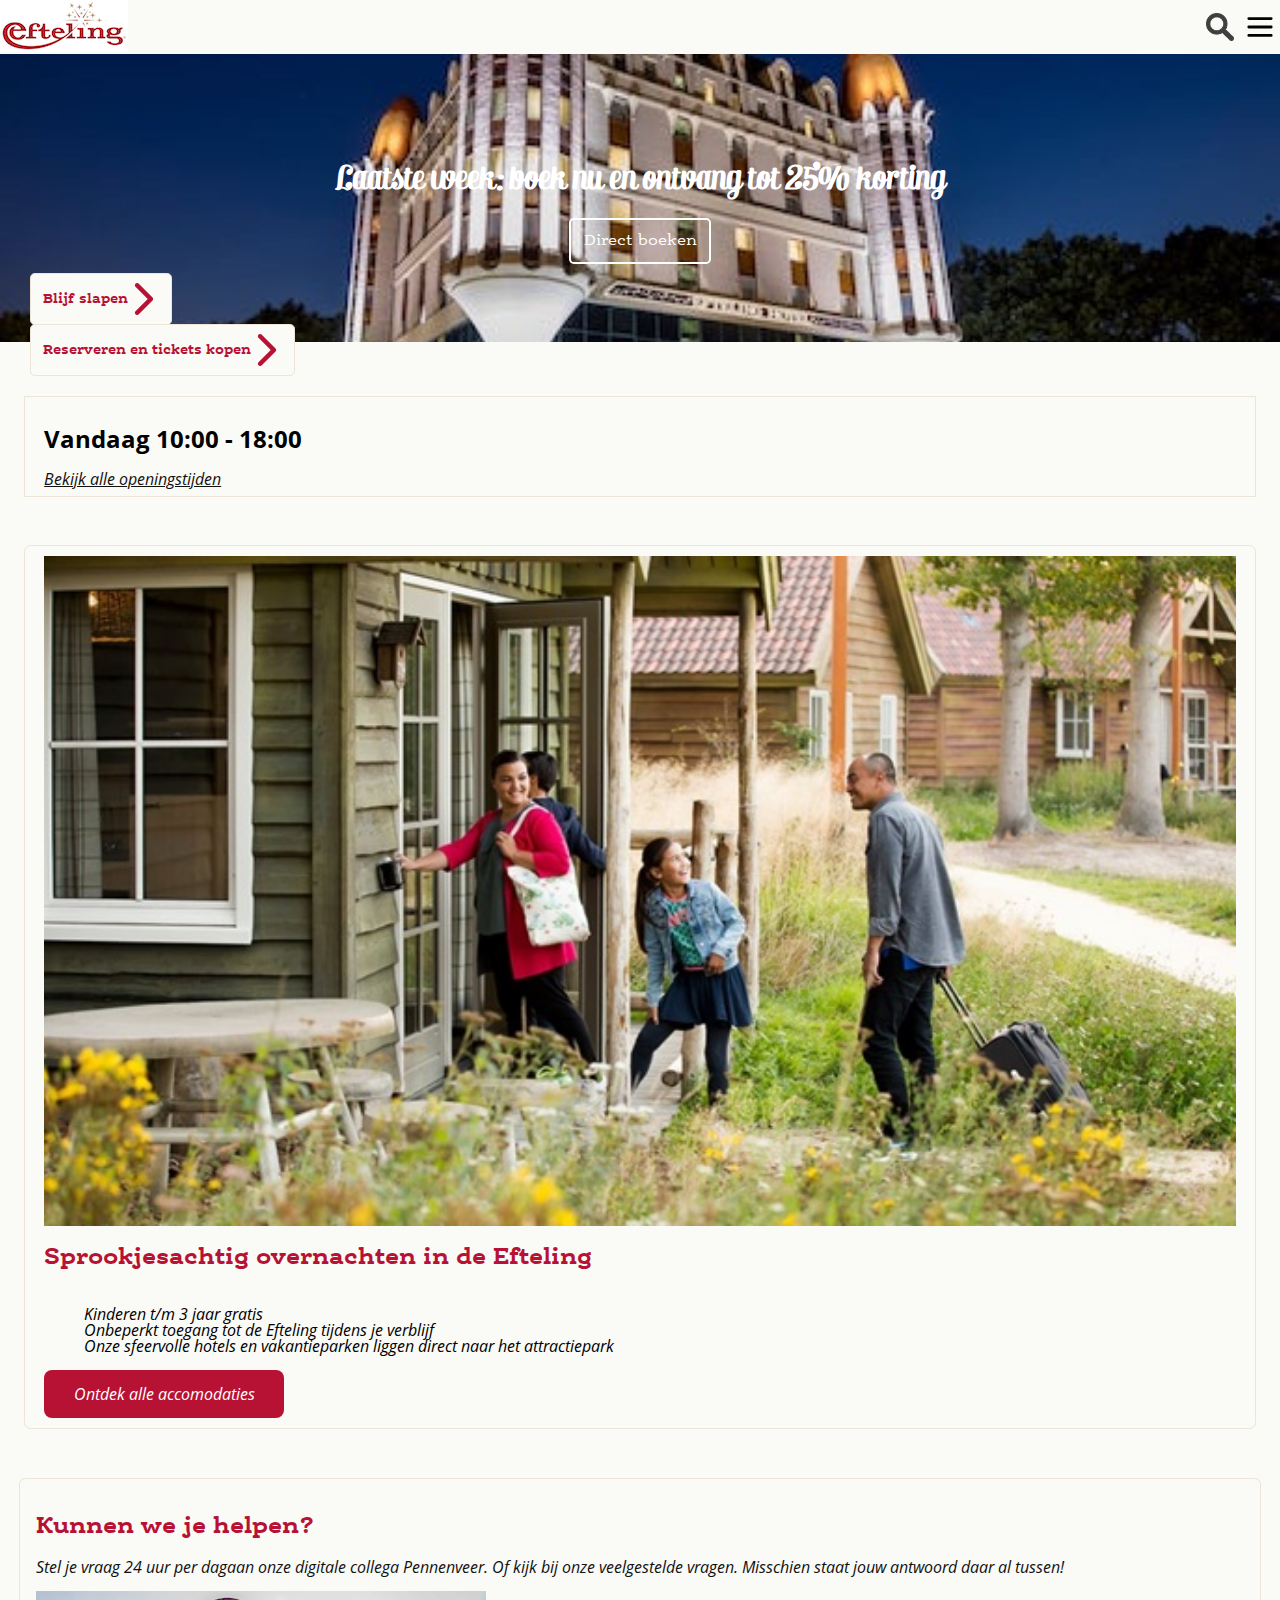
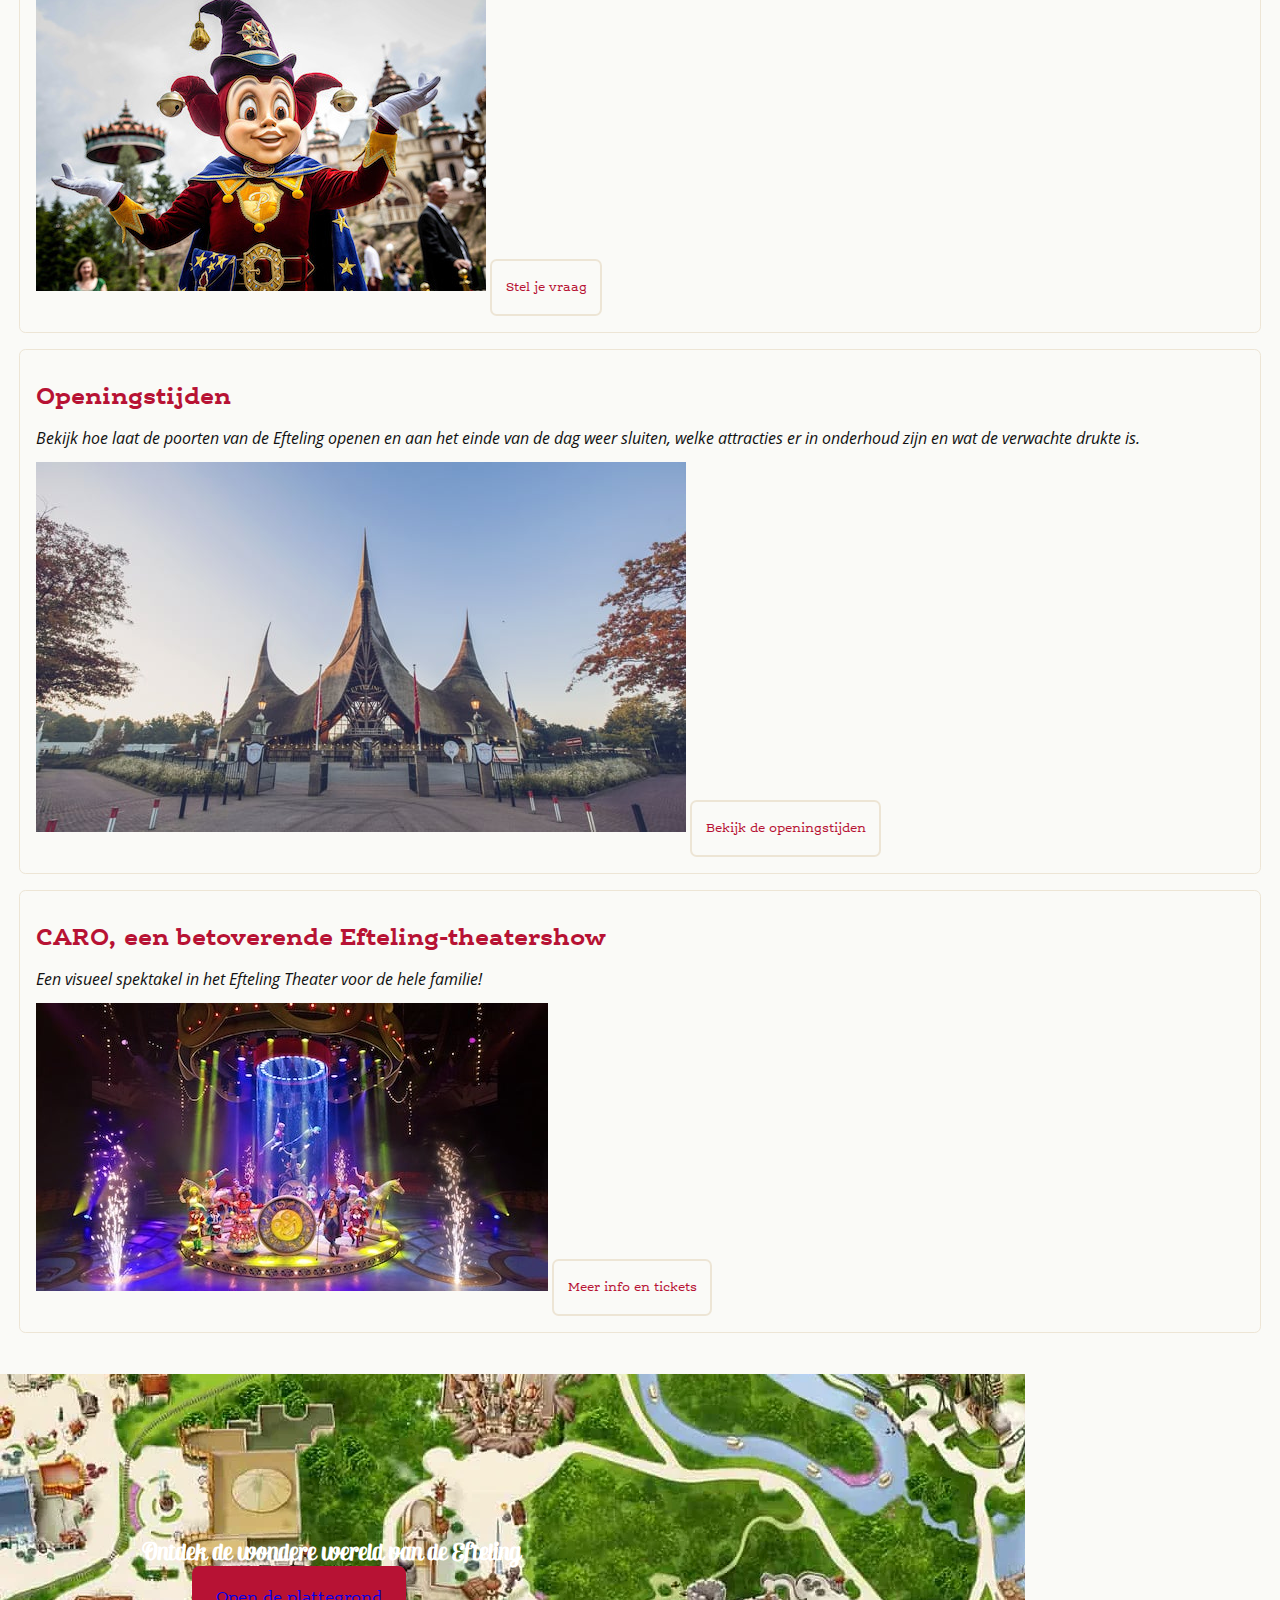
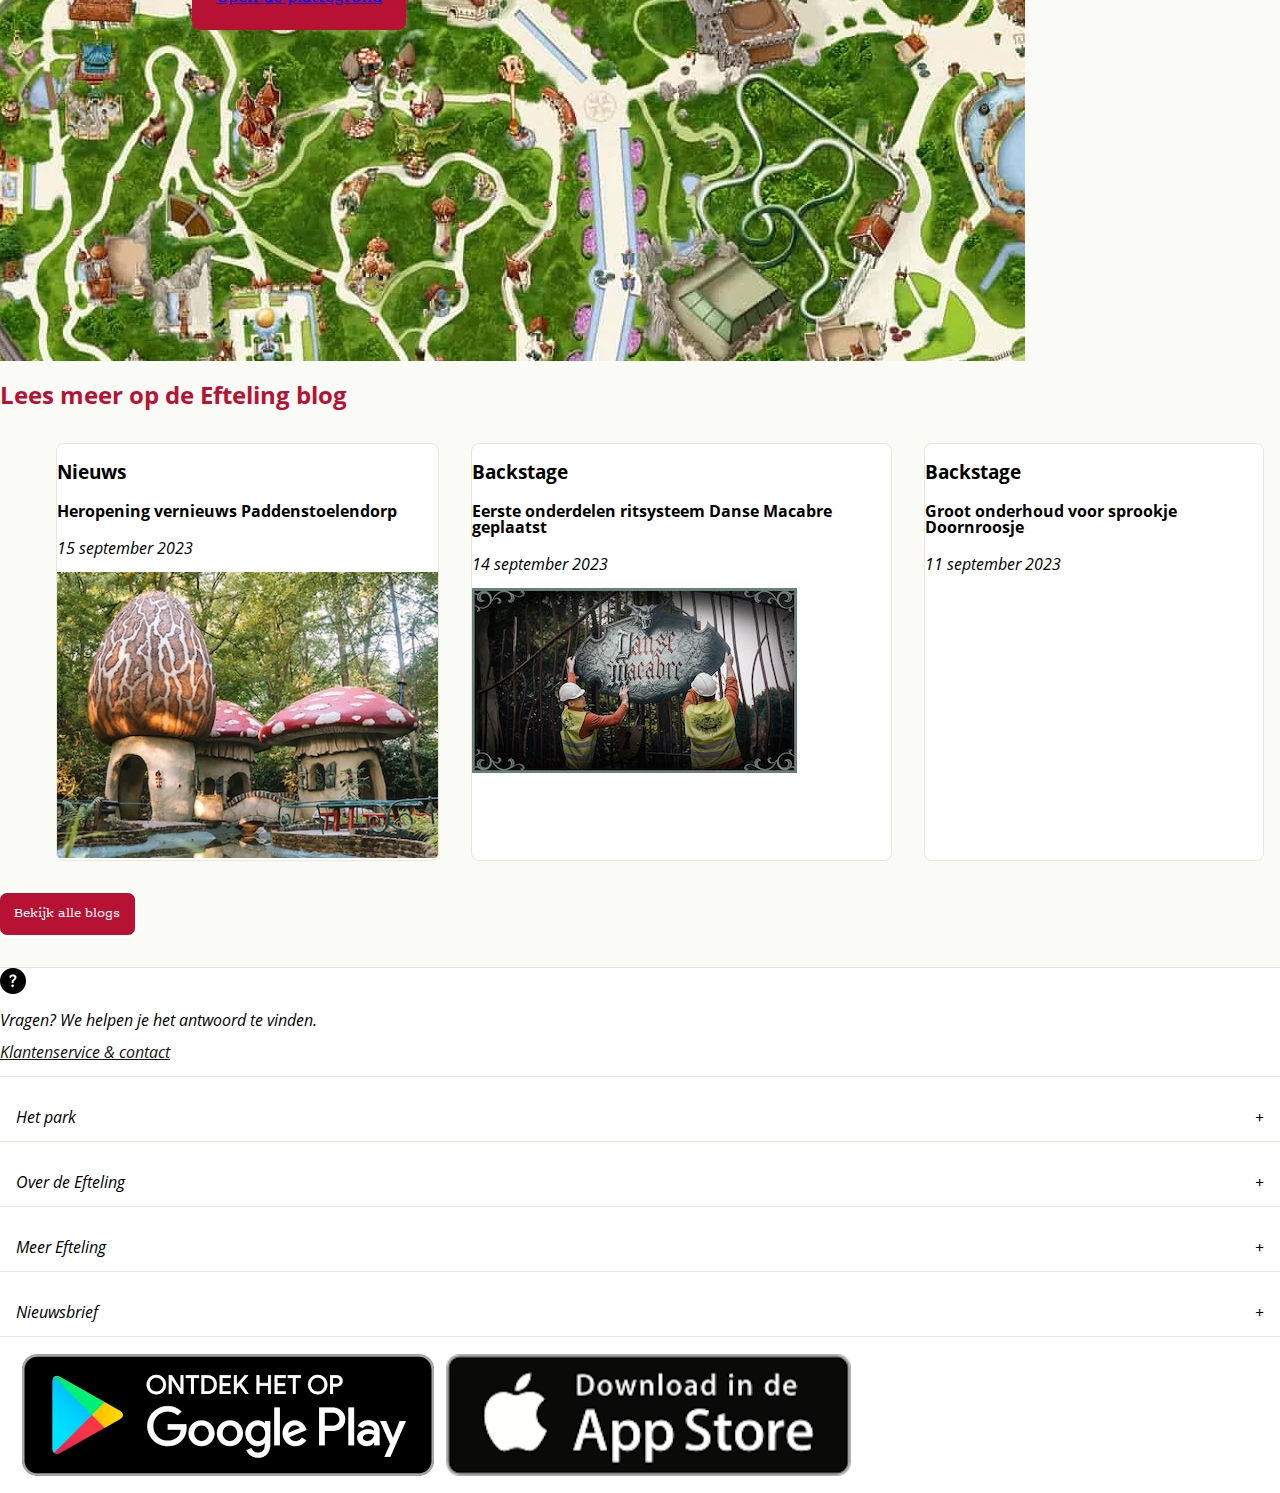
==== commit a996a44d: "Add files via upload" ====
--- a/basiswebsite fed/index.html
+++ b/basiswebsite fed/index.html
@@ -45,9 +45,10 @@
 			<button>
 				<img src="./images/close.png" alt="closing button">
 			</button>
+			<button><h3>Reserveren</h3></button>
 			<ul>
 				<h2>Ontdek het Park</h2>
-				<li><a href="#">Het park</a></li>
+				<li><a href="./park.html">Het park</a></li>
 				<li><a href="#">Alle seizoenen geopend</a></li>
 				<li><a href="#">Meer Efteling</a></li>
 			</ul>
@@ -81,10 +82,12 @@
 		<!-- section 2 -->
 		<section>
 			<a href="#">
-				<h2> Reserveren en tickets kopen</h2>
+				<h2> Reserveren en tickets kopen</h2> 
+				<img src="./images/arrow-point-to-right.png" alt="pijl om door te gaan">
 			</a>
 			<a href="#">
 				<h2>Blijf slapen</h2>
+				<img src="./images/arrow-point-to-right.png" alt="pijl om door te gaan">
 			</a>
 		</section>
 
@@ -94,7 +97,20 @@
 			<a href="#">Bekijk alle openingstijden</a>
 		</section>
 
-		<!-- section 4 -->
+
+		<!-- Section 4 -->
+		<section>
+			<h2>Sprookjesachtig overnachten in de Efteling</h2>
+			<ul>
+				<li>Kinderen t/m 3 jaar gratis</li>
+				<li>Onbeperkt toegang tot de Efteling tijdens je verblijf</li>
+				<li>Onze sfeervolle hotels en vakantieparken liggen direct naar het attractiepark</li>
+			</ul>
+			<a href="Ontdek alle accomodaties">Ontdek alle accomodaties</a>
+			<img src="./images/efteling overnachten.jpeg" alt="gezin dat een efteling huisje binnenloopt">
+		</section>
+
+		<!-- section 5 -->
 		<section>
 			<ul>
 				<li>
@@ -104,7 +120,7 @@
 						<p>Stel je vraag <time>24 uur per dag</time>aan onze digitale collega Pennenveer. Of kijk bij
 							onze veelgestelde vragen. Misschien staat jouw antwoord daar al tussen!</p>
 						<img src="./images/pardoes.jpeg" alt="efteling mascotte pardoes in de efteling">
-						<a href="#">Stel je vraag</a>
+						<button>Stel je vraag</button>
 					</a>
 				</li>
 
@@ -114,7 +130,7 @@
 						<p>Bekijk hoe laat de poorten van de Efteling openen en aan het einde van de dag weer sluiten,
 							welke attracties er in onderhoud zijn en wat de verwachte drukte is.</p>
 						<img src="./images/poort efteling.jpeg" alt="ingang van de efteling op een zonnige dag">
-						<a href="#">Bekijk de openingstijden</a>
+						<button>Bekijk de openingstijden</button>
 					</a>
 				</li>
 				<li>
@@ -122,19 +138,21 @@
 						<h2>CARO, een betoverende Efteling-theatershow</h2>
 						<p>Een visueel spektakel in het Efteling Theater voor de hele familie!</p>
 						<img src="./images/caro efteling.jpeg" alt="theater show van de efteling op een carousel">
-						<a href="#">Meer info en tickets</a>
+						<button>Meer info en tickets</button>
 					</a>
 				</li>
 			</ul>
 
 		</section>
 
+		<!-- section 6 -->
 		<section>
 			<h2>Ontdek de wondere wereld van de Efteling</h2>
-			<a href="#">Open de plattegrond</a>
+			<a href="#" aria-label="open de plattegrond van ">Open de plattegrond </a>
 			<img src="./images/efteling-plattegrond.webp" alt="getekende plattegrond van de Efteling">
 		</section>
 
+		<!-- section 7 -->
 		<section>
 			<h2>Lees meer op de Efteling blog</h2>
 			<ul>
@@ -158,16 +176,20 @@
 				</li>
 
 			</ul>
-			<a href="#">Bekijk alle blogs</a>
+			<button>Bekijk alle blogs</button>
 
 		</section>
 	</main>
 	<footer>
+		<img src="./images/question.png" alt="question mark sign">
 		<p>Vragen? We helpen je het antwoord te vinden.</p>
 		<a href="#">Klantenservice & contact</a>
 
-		<ul>
-			<h3>Het park</h3>
+	
+		<details>
+		<summary>Het park</summary>
+		<ul>
+	
 			<li><a href="#">Attracties</a></li>
 			<li><a href="#">Openingstijden & drukte</a></li>
 			<li><a href="#">Attracties in onderhoud</a></li>
@@ -176,7 +198,54 @@
 			<li><a href="#">Groepsuitjes</a></li>
 			<li><a href="#">Schoolreisjes</a></li>
 		</ul>
-		<ul>
+	   </details>
+
+	   <details>
+		<summary>Over de Efteling</summary>
+		<ul>
+			<li><a href="#">Ons verhaal </a></li>
+			<li><a href="#">Geschiedenis</a></li>
+			<li><a href="#">Organisatie</a></li>
+			<li><a href="#">Werken bij de Efteling</a></li>
+			<li><a href="#">Vacatures</a></li>
+			<li><a href="#">Adres & Route</a></li>
+			<li><a href="#">Pers</a></li>
+		</ul>
+	   </details>
+
+	   <details>
+		<summary>Meer Efteling</summary>
+		<ul>
+			<li><a href="#">Efteling Theater</a></li>
+			<li><a href="#">Efteling Evenementen</a></li>
+			<li><a href="#">Efteling Kids Website</a></li>
+			<li><a href="#">Efteling Kids Radio</a></li>
+			<li><a href="#">Efteling-apps</a></li>
+			<li><a href="#">Efteling Blog</a></li>
+		</ul>
+
+	   </details>
+
+	   <details>
+		<summary>Nieuwsbrief</summary>
+		<ul>
+			<p>Kom alles te weten over de Efteling. Ontvang 1 a 2 keer per maand het laatste Efteling-nieuws, unieke kijkjes achter de schermen, aanbiedingen en meer. </p>
+			<input type="email" name="E-mailadres" id="E-mailadres">
+			<button>Mis Niets!</button>
+			<p>Door op "Mis niets" te klikken meld je je aan voor de nieuwsbrief van de Efteling en ga je akkoord met het privacy statement.</p>
+		</ul>
+	   </details>
+
+	
+	   <section>
+		<button><img src="./images/google play.png" alt=""></button>
+		<button><img src="./images/app-store-badge-nl.png" alt=""></button>
+	</section>
+		
+	  
+	
+
+		<!-- <ul>
 			<h3>Over de Efteling</h3>
 
 		</ul>
@@ -187,7 +256,7 @@
 		<ul>
 			<h3>Nieuwsbrief</h3>
 
-		</ul>
+		</ul> -->
 	</footer>
 
 
--- a/basiswebsite fed/styles/style.css
+++ b/basiswebsite fed/styles/style.css
@@ -35,7 +35,7 @@
 @font-face {
 	font-family: OpenSans;
 	src: url(../fonts/OpenSans-Regular.woff2);
-	font-weight: regular;
+	font-weight: Regular;
 }
 
 @font-face {
@@ -48,6 +48,18 @@
 	font-family: OpenSans;
 	src: url(../fonts/OpenSans-Italic.woff2);
 	font-weight: Italic;
+}
+
+@font-face {
+	font-family: ErnestineWeb;
+	src: url(../fonts/ErnestineWeb.woff2);
+	font-weight: Regular;
+}
+
+@font-face {
+	font-family: ErnestineWeb;
+	src: url(../fonts/ErnestineWeb-Bold.woff2);
+	font-weight: bold;
 }
 
 /****************/
@@ -58,7 +70,7 @@
 
 html {
 	background-color: var(--color-background);
-	font-family: Arial, Helvetica, sans-serif;
+	font-family: OpenSans;
 	background-color: var(--color-background);
 }
 
@@ -70,16 +82,22 @@
 	flex-direction: column;
 	line-height: 1;
 
-	margin:0;
-
+	margin: 0;
+	background-color: var(--color-background);
+	font-family: OpenSans;
+	font-weight: Regular;
+
+	/* max-width: 100%; */
 	/* width: 100%; */
 }
 
 main {
 	display: grid;
 	grid-template-columns: 1fr;
-	font-family: OpenSans;
-	font-weight: regular;
+	/* font-family:OpenSans; */
+	/* font-weight: regular; */
+	margin-bottom: 2em;
+
 }
 
 
@@ -103,10 +121,10 @@
 	top: 0;
 
 	background-color: var(--white);
-	background-color: brown;
+	background-color: var(--color-background);
 
 	z-index: 10;
-	
+
 }
 
 /* 
@@ -123,11 +141,13 @@
 	text-decoration: none;
 	display: flex;
 	flex-direction: column;
-	
-
-	
+
+
+
 	transform: translateX(100em);
-	
+
+
+
 
 	top: 0;
 	bottom: 0;
@@ -135,11 +155,11 @@
 	right: 0;
 	background-color: var(--color-background);
 
-
-
-}
-
-header nav ul li{
+}
+
+/* @media  */
+
+header nav ul li {
 	/* padding: 1em; */
 	list-style-type: none;
 	border: 1px solid var(--color-section);
@@ -147,17 +167,30 @@
 	display: grid;
 	align-content: start;
 	/* gap:1em; */
-}
-
-header nav button img{
-	position:relative;
+
+	margin: 1em;
+	padding: 1em;
+	border-radius: .2;
+}
+
+header nav button img {
+	position: relative;
 	top: 1.2em;
 
 }
 
-header ul h2{
-	
-}
+header nav button:nth-of-type(2) {
+
+	display: grid;
+	grid-template-columns: 1fr;
+
+	background-color: var(--red);
+	color: var(--white);
+}
+
+/* header ul h2{
+
+} */
 
 
 
@@ -177,12 +210,103 @@
 
 	background: none;
 	border: none;
-	cursor: pointer; 
-	
+	cursor: pointer;
+
 	max-width: 3em;
 	/* width: 2em;
 	height: 4em; */
 }
+
+
+footer {
+	background-color: var(--white);
+	border-top: 1px solid var(--color-section);
+}
+
+footer details>summary {
+	list-style: none;
+
+	display: flex;
+	justify-content: space-between;
+	padding: 1em;
+	margin-top:1em ;
+	border-bottom: 1px solid var(--color-section);
+}
+
+footer details:first-of-type{
+	margin-top: 1em;
+	border-top: 1px solid var(--color-section);
+}
+footer button{
+	display: flex;
+	size: 50%;
+	border: none;
+	background-color: var(--white);
+}
+
+/* footer img{
+	max-width: 20%;
+} */
+
+footer a{
+	color: var(--color-text);
+
+}
+
+footer section{
+	display: flex;
+	margin: 1em;
+}
+
+
+
+details[open] summary + ul {
+	
+	list-style-type: none;
+
+}
+
+details[open] summary + ul li{
+	
+	padding: .5em;
+
+}
+details[open] summary + ul li a {
+	color: var(--color-text);
+	font-family: OpenSans;
+	font-weight: Regular;
+	text-decoration: none;
+	padding: .5em;
+}
+
+details summary::-webkit-details-marker {
+	display: none;
+}
+
+details>summary::after {
+	content: "+";
+	transition: .5s;
+	display: block;
+	position: relative;
+}
+
+details[open]>summary::after {
+	content: "-";
+	color: red;
+	list-style-type: none;
+
+	/* rotate: 45deg; */
+}
+
+details[open]>summary::after ul {
+	list-style-type: none;
+}
+
+/* footer section{
+	background: none;
+	background-color: var(--color-background);
+} */
+
 
 
 
@@ -229,10 +353,10 @@
 /* titel op de afbeelding */
 /* section:first-of-type h2 {
 	/* font-family:  ; */
-	/* position: relative; */
-	/* color: var(--white);
+/* position: relative; */
+/* color: var(--white);
 	font-size: 1.8em;
-} */ 
+} */
 
 /* link boven de afbeelding */
 /* section:first-of-type a {
@@ -306,7 +430,7 @@
 	border: solid 1px var(--color-section);
 	/* display: flex;
 	overflow: scroll; */
-/* } */  
+/* } */
 
 
 /* section:nth-of-type(4) ul li{
--- a/basiswebsite fed/styles/home.css
+++ b/basiswebsite fed/styles/home.css
@@ -1,8 +1,7 @@
-
 *,
 *::after,
 *::before {
-	box-sizing: border-box;
+    box-sizing: border-box;
 }
 
 
@@ -14,51 +13,66 @@
 /* CUSTOM PROPERTIES */
 /*********************/
 :root {
-	/* startje */
-	--color-text: #111;
-	--color-background: #fafaf7;
-	--color-title: #fff;
-	--red: #b71234;
-	--white: #fff;
-	--color-section: #ede5d5;
-
-}
-
-@font-face {
-	font-family: Verner;
-	src: url(../fonts/Verner.woff2);
-}
-
-@font-face {
-	font-family: OpenSans;
-	src: url(../fonts/OpenSans-Regular.woff2);
-	font-weight: Regular;
-}
-
-@font-face {
-	font-family: OpenSans;
-	src: url(../fonts/OpenSans-Bold.woff2);
-	font-weight: Bold;
-}
-
-@font-face {
-	font-family: OpenSans;
-	src: url(../fonts/OpenSans-Italic.woff2);
-	font-weight: Italic;
+    /* startje */
+    --color-text: #111;
+    --color-background: #fafaf7;
+    --color-title: #fff;
+    --red: #b71234;
+    --white: #fff;
+    --color-section: #ede5d5;
+    --brown: #4d3928;
+
+
+}
+
+@font-face {
+    font-family: Verner;
+    src: url(../fonts/Verner.woff2);
+}
+
+@font-face {
+    font-family: OpenSans;
+    src: url(../fonts/OpenSans-Regular.woff2);
+    font-weight: Regular;
+}
+
+@font-face {
+    font-family: OpenSans;
+    src: url(../fonts/OpenSans-Bold.woff2);
+    font-weight: Bold;
+}
+
+@font-face {
+    font-family: OpenSans;
+    src: url(../fonts/OpenSans-Italic.woff2);
+    font-weight: Italic;
+}
+
+@font-face {
+    font-family: ErnestineWeb;
+    src: url(../fonts/ErnestineWeb.woff2);
+    font-weight: Regular;
+}
+
+@font-face {
+    font-family: ErnestineWeb;
+    src: url(../fonts/ErnestineWeb-Bold.woff2);
+    font-weight: bold;
 }
 
 
 
 
 /* section met efteling hotel afbeelding */
-section:first-of-type {
+main section:first-of-type {
     background-image: url(../images/efteling\ hotel.jpeg);
 
     font-family: Verner;
+    /* font-size: 1em; */
 
     display: flex;
     min-height: 18em;
-    
+
     background-size: cover;
     background-position: center center;
     flex-direction: column;
@@ -67,29 +81,31 @@
     text-align: center;
     color: var(--color-title);
 
-
-
 }
 
 /* titel op de afbeelding */
-section:first-of-type h2 {
+main section:first-of-type h2 {
     /* font-family:  ; */
     /* position: relative; */
     color: var(--white);
-    font-size: 1.8em;
+    font-size: 2em;
 }
 
 /* link boven de afbeelding */
-section:first-of-type a {
+main section:first-of-type a {
     position: relative;
     color: var(--white);
     text-decoration: none;
+    font-family:ErnestineWeb;
+    font-size: 1em;
 
     border: 2px solid var(--white);
     border-radius: .3em;
 
-    padding-bottom: 5px;
-    padding-top: 5px;
+    padding: .8em;
+
+    /* padding-bottom: 5px;
+    padding-top: 5px; */
 
     margin-right: auto;
     margin-left: auto;
@@ -101,6 +117,8 @@
 
 /* reserveren en tickets kopen */
 section:nth-of-type(2) {
+    position: relative;
+
     display: flex;
     justify-content: center;
     flex-direction: column;
@@ -110,19 +128,62 @@
     background-color: var(--color-background);
     bottom: -1px;
 
+    font-size: .6em;
+    /* width: 10em; */
 
 }
 
 section:nth-of-type(2) a {
+    /* position: absolute;
+    top:-2em;
+    
+    margin: 0;
+    padding: .6em 1.2em;
+    background-color: var(--color-background); */
+
+    display: flex;
+    flex-grow: 1; 
+    align-items: center;
 
     color: var(--red);
-    text-align: center;
-    text-decoration: none;
-    font-size: 0.7em;
+
+    font-family: ErnestineWeb;
+    font-weight: regular ;
+    
+   
+    /* text-align: center; */
+    text-decoration: none;
+    font-size: 1em;
     border: 1px solid var(--color-section);
+    border-radius: .5em;
+
+    padding: .6em 1.2em;
+}
+
+section:nth-of-type(2) a:nth-of-type(1){
+    position: absolute;
+    top:-2em;
+    
     margin: 0;
     padding: .6em 1.2em;
-}
+    background-color: var(--color-background);
+
+}
+
+section:nth-of-type(2) a:nth-of-type(2){
+    position: absolute;
+    top:-7.3em;
+    
+    margin: 0;
+    padding: .6em 1.2em;
+    background-color: var(--color-background);
+}
+
+/* section:nth-of-type(2) a img {
+    display: flex;
+
+    max-height: 2em;
+} */
 
 
 /* sectie vandaag  */
@@ -130,35 +191,88 @@
     display: flex;
     flex-direction: column;
     padding: .6em 1.2em;
-    margin: 2em;
+    margin: 1.5em;
 
     background-color: var(--color-background);
     border: 1px solid var(--color-section);
 }
 
-section:nth-of-type(3) h2{
+section:nth-of-type(3) h2 {
     font-family: OpenSans;
     font-weight: Regular;
-        color: var(--red);
-}
-
-section:nth-of-type(3) a{
+    /* color: var(--red); */
+}
+
+section:nth-of-type(3) a {
     /* text-decoration: none; */
     font-family: OpenSans;
     font-weight: Regular;
     color: var(--color-text);
 }
 
+
+
+/* section overnachten */
+section:nth-of-type(4) {
+    display: flex;
+    flex-direction: column;
+
+    border: 1px solid var(--color-section);
+    border-radius: .4em;
+
+    padding: .6em 1.2em;
+    margin: 1.5em;
+
+}
+
+/* section:nth-of-type(4) ul {
+  
+} */
+
+section:nth-of-type(4) img {
+    order: -1;
+    width: 100%;
+}
+
+section:nth-of-type(4) h2 {
+    font-family: ErnestineWeb;
+    font-weight: regular;
+    color: var(--red);
+
+}
+
+section:nth-of-type(4) ul li {
+    list-style-type: none;
+
+}
+
+section:nth-of-type(4) a {
+    display: flex;
+    justify-content: center;
+    background-color: var(--red);
+    padding: 1em .5em;
+    color: var(--white);
+    border-radius: .5em;
+    text-decoration: none;
+    width: 15em;
+}
+
+
+
+
+
 /* sectie kunnen we je helpen */
-section:nth-of-type(4) {
+section:nth-of-type(5) {
     display: grid;
     grid-template-columns: 1.5em 1fr 1.5em;
 
-
 }
 
 /* sectie kunnen we je helpen */
-section:nth-of-type(4) ul {
+section:nth-of-type(5) ul {
+
+    /* display: grid;
+    */
 
     list-style-type: none;
 
@@ -166,16 +280,147 @@
     grid-column-end: -1;
 
     padding: .6em 1.2em;
-    margin: 1.5em;
-
-    border: solid 1px var(--color-section);
-    /* display: flex;
-	overflow: scroll; */
-
-}
-
-
-/* section:nth-of-type(4) ul li{
-	/* padding: 3em; */
-/* margin: 2em ; */
-/* } */+
+
+    /* margin: 1.5em; */
+
+    /* border: solid 1px var(--color-section); */
+
+
+
+}
+
+section:nth-of-type(5) ul li {
+
+    display: flex;
+    flex-direction: column-reverse;
+
+    border: 1px solid var(--color-section);
+    border-radius: .4em;
+    padding: 1rem;
+
+    margin-bottom: 1em;
+    gap: 5em;
+
+    text-decoration: none;
+
+    background-color: var(--color-background);
+
+}
+
+section:nth-of-type(5) ul li a {
+    color: var(--color-text);
+    text-decoration: none;
+}
+
+section:nth-of-type(5) ul li a h2{
+    font-family: ErnestineWeb;
+    color: var(--red);
+}
+
+section:nth-of-type(5) ul li a button{
+    font-family: ErnestineWeb;
+    background-color: var(--color-background);
+    border:.2em solid var(--color-section);
+    border-radius: .5em ;
+    color: var(--red);
+    padding: 1.5em 1em;
+    
+}
+
+/* section:nth-of-type(5) ul li a a {
+    display: flex;
+    order: 5;
+    background-color: var(--red);
+} */
+
+/* section:nth-of-type(5) ul li a h2{
+    order:1;
+} */
+
+section:nth-of-type(5) ul li a a {
+    background-color: var(--red);
+    padding: .5em .5em;
+    color: var(--white);
+    text-decoration: none;
+}
+
+
+section:nth-of-type(6) {
+    position: relative;
+}   
+
+section:nth-of-type(6) h2{
+    position: absolute;
+    top: 6em;
+    left: 6em;
+
+
+    font-family: Verner;
+    color: var(--white);
+}
+
+section:nth-of-type(6) a{
+    position: absolute;
+    top: 12em;
+    left: 12em;
+    border-radius: .5em;
+    
+    background-color: var(--red);
+    padding: 1.5em;
+    font-family: ErnestineWeb;
+
+}
+
+
+
+
+section:nth-of-type(7) ul {
+
+    display: flex;
+    list-style-type: none;
+    /* overflow-x: auto; */
+  
+
+}
+
+section:nth-of-type(7) ul li {
+    display: block;
+    background-color: var(--white);
+    border: 1px solid var(--color-section);
+    border-radius: 0.5em;
+
+    /* width: 20em; */
+    overflow-x: auto;
+    margin: 1em;
+
+}
+
+section:nth-of-type(7) h2 {
+    display: grid;
+    font-family: OpenSans;
+    font-weight: Italic;
+    color: var(--red);
+}
+
+
+section:nth-of-type(7) button {
+    /* /* display: flex;* */
+    display: flex;
+    justify-content: center;
+    align-items: center;
+
+
+    /* justify-content: center; */
+    font-family: ErnestineWeb;
+    color: var(--white);
+    border: 1px solid var(--red);
+
+    box-shadow: 0 0 0 3px white ;
+    padding: .5em 1em;
+    background-color: var(--red) ;
+
+    background-color: var(--red);
+    border-radius: .5em;
+    padding: 1em;
+}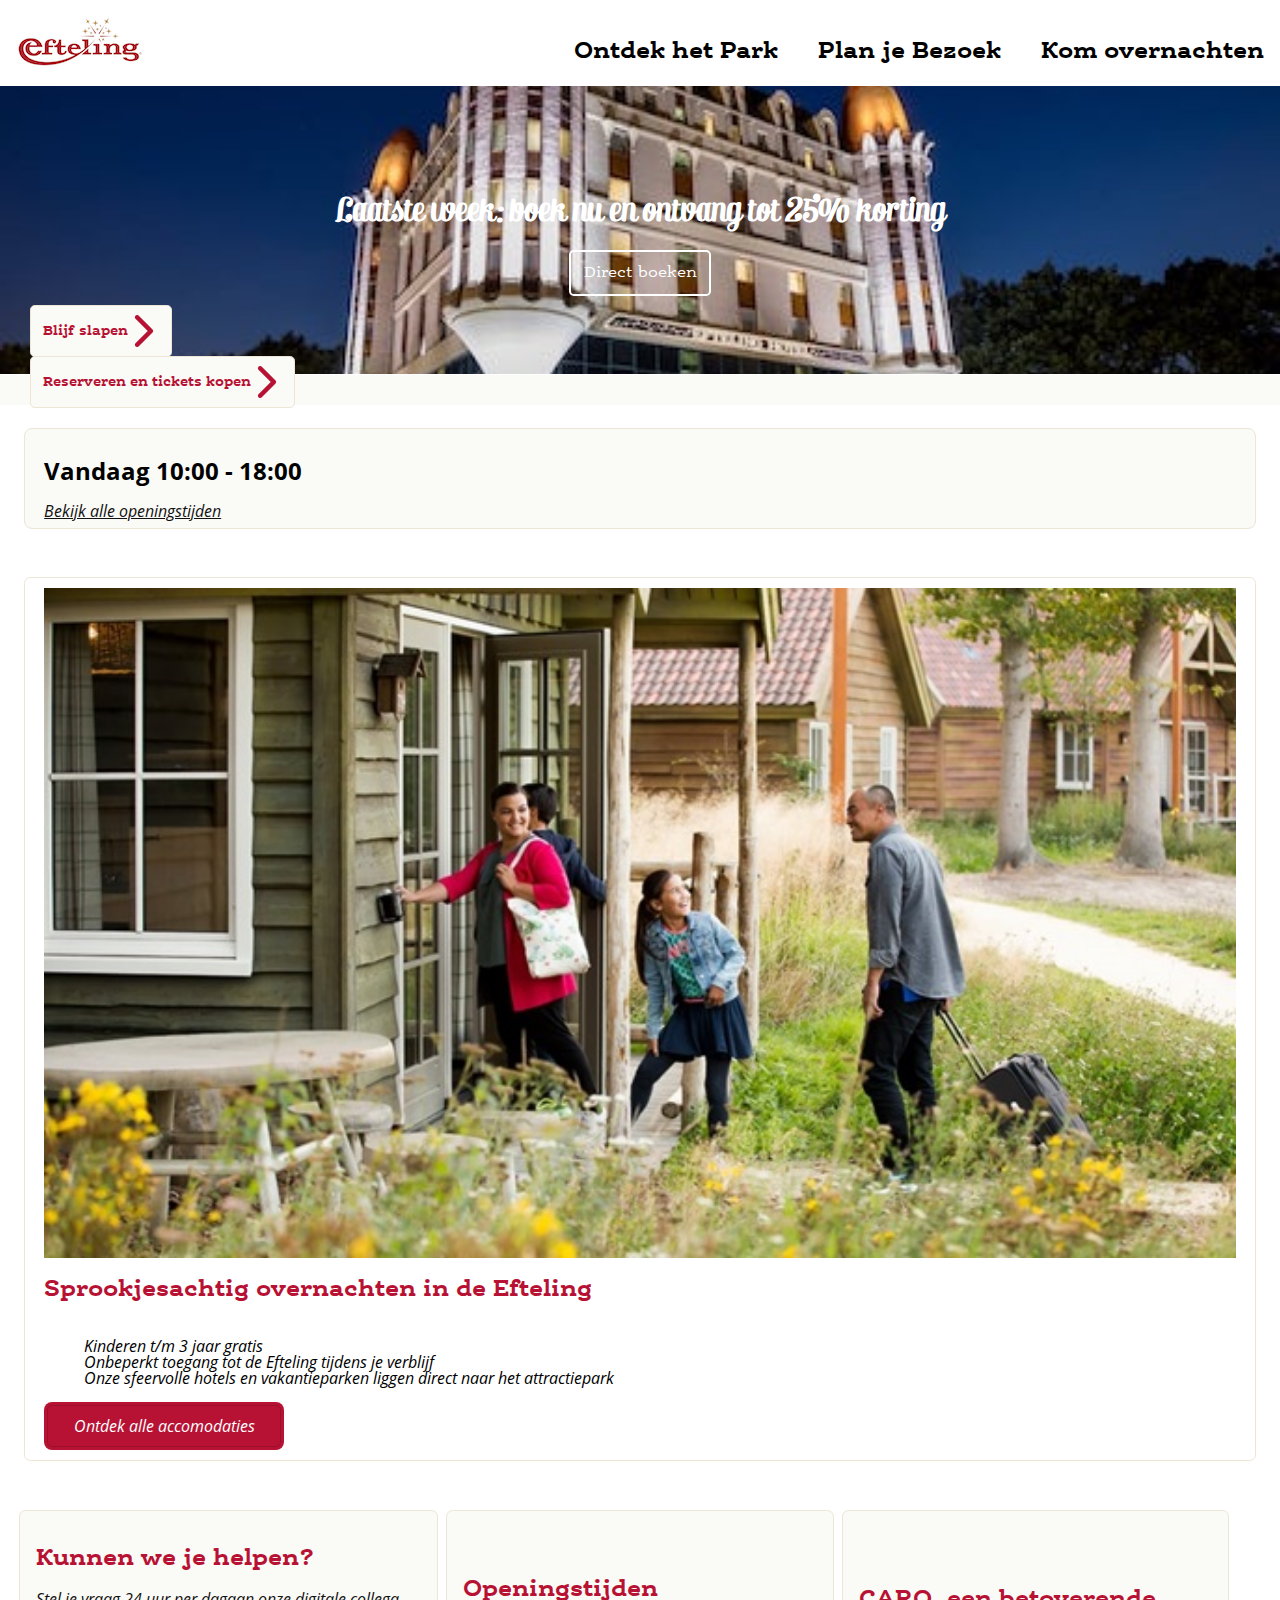
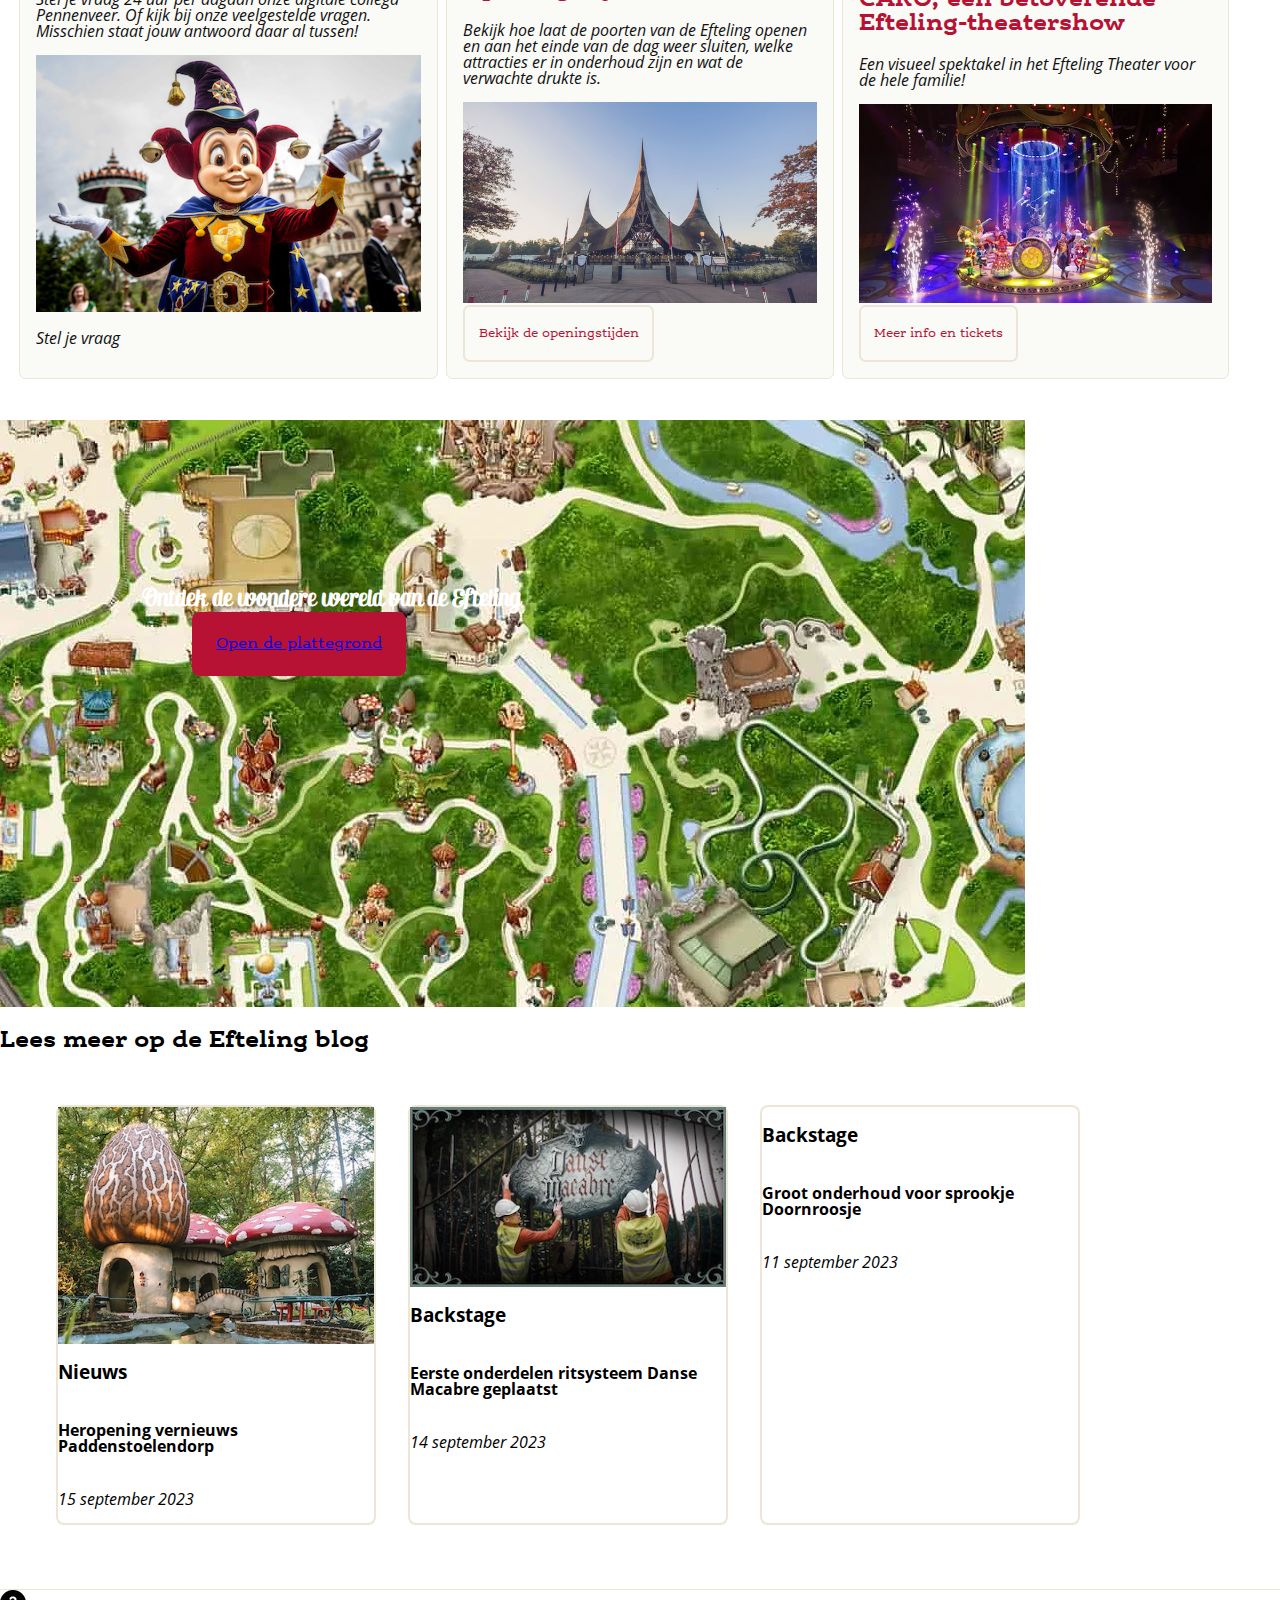
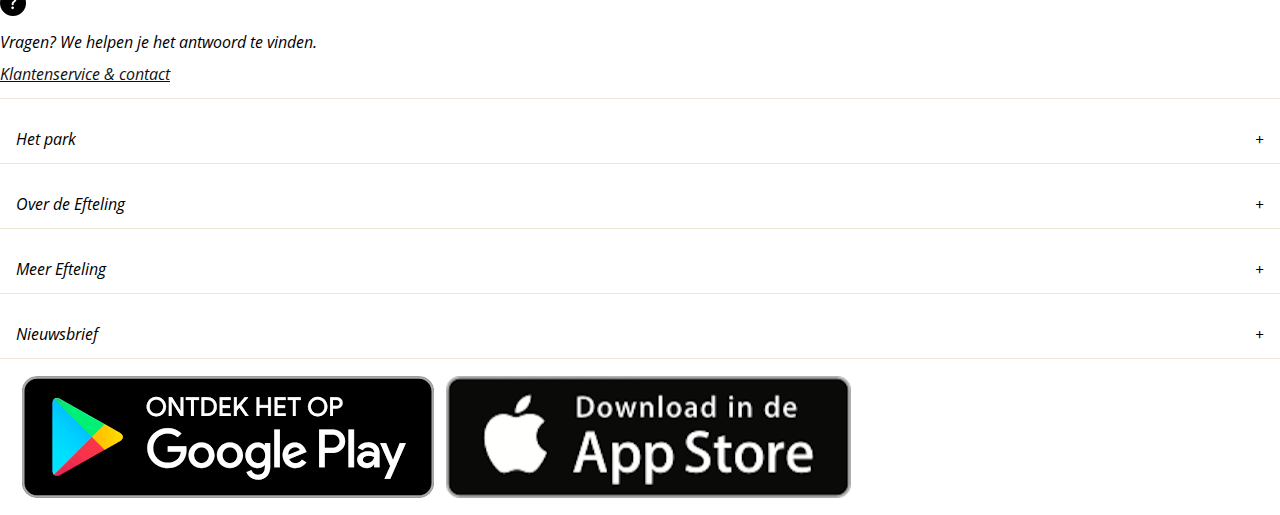
==== commit c70b711e: "Add files via upload" ====
--- a/basiswebsite fed/index.html
+++ b/basiswebsite fed/index.html
@@ -3,7 +3,7 @@
 
 <head>
 	<meta charset="UTF-8">
-	<meta name="author" content="jouw naam">
+	<meta name="author" content="donna van h">
 	<meta name="viewport" content="width=device-width, initial-scale=1">
 
 	<title>De Efteling </title>
@@ -11,12 +11,13 @@
 
 	<link href="styles/style.css" rel="stylesheet">
 	<link rel="stylesheet" href="./styles/home.css">
+
 	<link rel="icon" type="image/svg+xml" href="images/favicon.svg">
 
 
-	<style>
+	<!-- <style>
 		@import url('https://fonts.googleapis.com/css2?family=Great+Vibes&display=swap');
-	</style>
+	</style> -->
 
 
 </head>
@@ -45,7 +46,7 @@
 			<button>
 				<img src="./images/close.png" alt="closing button">
 			</button>
-			<button><h3>Reserveren</h3></button>
+			<!-- <button><h3>Reserveren</h3></button> -->
 			<ul>
 				<h2>Ontdek het Park</h2>
 				<li><a href="./park.html">Het park</a></li>
@@ -120,7 +121,7 @@
 						<p>Stel je vraag <time>24 uur per dag</time>aan onze digitale collega Pennenveer. Of kijk bij
 							onze veelgestelde vragen. Misschien staat jouw antwoord daar al tussen!</p>
 						<img src="./images/pardoes.jpeg" alt="efteling mascotte pardoes in de efteling">
-						<button>Stel je vraag</button>
+						<p>Stel je vraag</p>
 					</a>
 				</li>
 
@@ -153,13 +154,14 @@
 		</section>
 
 		<!-- section 7 -->
-		<section>
-			<h2>Lees meer op de Efteling blog</h2>
+		<h2>Lees meer op de Efteling blog</h2>
+		<section>
+			
 			<ul>
 				<li>
 					<h3>Nieuws</h3>
 					<h4>Heropening vernieuws Paddenstoelendorp</h4>
-					<p><time>15 september 2023</time></p>
+					<p><time datetime="">15 september 2023</time></p>
 					<img src="./images/paddenstoelendorp.jpeg"
 						alt="het paddenstoelendorp in de efteling bestaand uit drie paddenstoelen huisjes">
 				</li>
@@ -176,10 +178,14 @@
 				</li>
 
 			</ul>
-			<button>Bekijk alle blogs</button>
-
-		</section>
+			
+
+		</section>
+<!-- 		
+		<button>Bekijk alle blogs</button> -->
+
 	</main>
+
 	<footer>
 		<img src="./images/question.png" alt="question mark sign">
 		<p>Vragen? We helpen je het antwoord te vinden.</p>
--- a/basiswebsite fed/styles/style.css
+++ b/basiswebsite fed/styles/style.css
@@ -23,6 +23,7 @@
 	--red: #b71234;
 	--white: #fff;
 	--color-section: #ede5d5;
+	--background-color:#fff;
 
 }
 
@@ -69,9 +70,10 @@
 /* jouw code */
 
 html {
-	background-color: var(--color-background);
-	font-family: OpenSans;
-	background-color: var(--color-background);
+	background-color: var(--background-color);
+	max-width: 100%;
+	
+	
 }
 
 /* over de hele pagina */
@@ -83,19 +85,20 @@
 	line-height: 1;
 
 	margin: 0;
-	background-color: var(--color-background);
+	padding: 0;
+
+	/* overflow-x: hidden; */
+	/* background-color: var(--color-background); */
 	font-family: OpenSans;
 	font-weight: Regular;
 
-	/* max-width: 100%; */
-	/* width: 100%; */
+	
 }
 
 main {
 	display: grid;
-	grid-template-columns: 1fr;
-	/* font-family:OpenSans; */
-	/* font-weight: regular; */
+	/* grid-template-columns: 1fr; */
+	
 	margin-bottom: 2em;
 
 }
@@ -142,22 +145,17 @@
 	display: flex;
 	flex-direction: column;
 
-
-
 	transform: translateX(100em);
-
-
-
 
 	top: 0;
 	bottom: 0;
 	left: 0;
 	right: 0;
-	background-color: var(--color-background);
-
-}
-
-/* @media  */
+	background-color: var(--background-color);
+
+}
+
+
 
 header nav ul li {
 	/* padding: 1em; */
@@ -168,14 +166,24 @@
 	align-content: start;
 	/* gap:1em; */
 
-	margin: 1em;
+	margin:0;
 	padding: 1em;
 	border-radius: .2;
 }
 
-header nav button img {
-	position: relative;
+header nav ul li a{
+	text-decoration: none;
+	color: var(--color-text);
+}
+
+header nav ul h2{
+	font-size: 1.5em;
+}
+
+header nav button {
+	position: absolute;
 	top: 1.2em;
+	right: .4em;
 
 }
 
@@ -184,9 +192,16 @@
 	display: grid;
 	grid-template-columns: 1fr;
 
+	transition: .3s;
+	/* rotate: 45deg; */
+
 	background-color: var(--red);
 	color: var(--white);
 }
+
+/* header nav button:nth-of-type(2)::after{
+
+} */
 
 /* header ul h2{
 
@@ -207,6 +222,7 @@
 header button {
 	display: flex;
 	align-items: center;
+	
 
 	background: none;
 	border: none;
@@ -216,6 +232,8 @@
 	/* width: 2em;
 	height: 4em; */
 }
+
+
 
 
 footer {
@@ -316,124 +334,79 @@
 	flex-grow: 1;
 } */
 
-
-
-
-
-
-
-
-
-
-
-
-
-
-
-
-/* /* 
-/*section met efteling hotel afbeelding */
-/* section:first-of-type {
-	background-image: url(../images/efteling\ hotel.jpeg);
-
-	font-family: Verner;
-
-	display: flex;
-	min-height: 18em;
-	background-size: cover;
-	background-position: center center;
-	flex-direction: column;
-	max-width: 100%;
-	justify-content: center;
-	text-align: center;
-	color: var(--color-title);
-
-} */
-
-/* titel op de afbeelding */
-/* section:first-of-type h2 {
-	/* font-family:  ; */
-/* position: relative; */
-/* color: var(--white);
-	font-size: 1.8em;
-} */
-
-/* link boven de afbeelding */
-/* section:first-of-type a {
-	position: relative;
-	color: var(--white);
-	text-decoration: none;
-
-	border: 2px solid var(--white);
-	border-radius: .3em;
-
-	padding-bottom: 5px;
-	padding-top: 5px;
-
-	margin-right: auto;
-	margin-left: auto;
-	max-width: 25em;
-	min-width: 8em;
-} */
-
-/* reserveren en tickets kopen */
-/* section:nth-of-type(2) {
-	display: flex;
-	justify-content: center;
-	flex-direction: column;
-
-
-	padding: 15px 30px;
-	background-color: var(--color-background);
-	bottom: -1px;
-} */
-
-/* section:nth-of-type(2) a {
-
-	color: var(--red);
-	text-align: center;
-	text-decoration: none;
-	font-size: 0.7em;
-	border: 1px solid var(--color-section);
-	margin: 0;
-	padding: .6em 1.2em;
-} */
-
-
-/* sectie vandaag  */
-/* section:nth-of-type(3) {
-	display: flex;
-	flex-direction: column;
-	padding: .6em 1.2em;
-	margin: 2em;
-
-	background-color: var(--color-background);
-	border: 1px solid var(--color-section);
-} */
-
-/* section:nth-of-type(4) {
-	display: grid;
-	grid-template-columns: 1.5em 1fr 1.5em;
-} */
-
-/* sectie kunnen we je helpen
-section:nth-of-type(4) ul {
-
-	list-style-type: none;
-
-	grid-column-start: 1;
-	grid-column-end: -1;
-
-	padding: .6em 1.2em;
-	margin: 1.5em;
-
-	border: solid 1px var(--color-section);
-	/* display: flex;
-	overflow: scroll; */
-/* } */
-
-
-/* section:nth-of-type(4) ul li{
-	/* padding: 3em; */
-/* margin: 2em ; } */
-/* */+@media (min-width:54em){
+
+	body{
+		max-width: 100%;
+	}
+
+
+	header{
+		display: flex;
+		flex-direction: row;
+		margin: 1em;
+		background-color: var(--white);
+	}
+
+	header button,
+	header nav button{
+		display: none;
+	}
+
+	header nav{
+		display: flex;
+		flex-direction: row;
+		position: relative;
+		top: 0em;
+
+
+		transform: none;
+		width: unset;
+		padding: none;
+/* 		
+		flex-wrap: wrap; */
+	}
+
+	header nav ul{
+		display: flex;
+		flex-direction: row;
+		align-items: left;
+	}
+
+	header nav ul h2{
+
+		/* position: relative; */
+		background-color: cornflowerblue;
+
+		display: flex;
+	
+
+		/* background-color: var(--background-color); */
+		font-family: ErnestineWeb;
+		flex-direction: row;
+		align-items: center;
+
+	}
+
+	header nav ul li{
+		display: none;
+
+	}
+
+}
+
+
+
+
+
+
+
+
+
+
+
+
+
+
+
+
--- a/basiswebsite fed/styles/home.css
+++ b/basiswebsite fed/styles/home.css
@@ -21,6 +21,8 @@
     --white: #fff;
     --color-section: #ede5d5;
     --brown: #4d3928;
+    --background-color:#fff;
+    --button-shadow: #9b0f2c
 
 
 }
@@ -119,9 +121,15 @@
 section:nth-of-type(2) {
     position: relative;
 
+    display: grid;
+    /* grid-column-start: ; */
+
+    /* top: 35em; */
+
     display: flex;
     justify-content: center;
     flex-direction: column;
+   
 
 
     padding: 15px 30px;
@@ -129,7 +137,7 @@
     bottom: -1px;
 
     font-size: .6em;
-    /* width: 10em; */
+   
 
 }
 
@@ -195,6 +203,7 @@
 
     background-color: var(--color-background);
     border: 1px solid var(--color-section);
+    border-radius: .5em;
 }
 
 section:nth-of-type(3) h2 {
@@ -214,8 +223,14 @@
 
 /* section overnachten */
 section:nth-of-type(4) {
-    display: flex;
-    flex-direction: column;
+
+   
+    display: grid;
+
+    grid-column-start: 1;
+    grid-column-end: -1; 
+    /* display: flex;
+    flex-direction: column; */
 
     border: 1px solid var(--color-section);
     border-radius: .4em;
@@ -224,6 +239,8 @@
     margin: 1.5em;
 
 }
+
+
 
 /* section:nth-of-type(4) ul {
   
@@ -255,6 +272,9 @@
     border-radius: .5em;
     text-decoration: none;
     width: 15em;
+
+    outline: solid 1px var(--button-shadow) ;
+    outline-offset: -.25em;
 }
 
 
@@ -264,8 +284,13 @@
 /* sectie kunnen we je helpen */
 section:nth-of-type(5) {
     display: grid;
-    grid-template-columns: 1.5em 1fr 1.5em;
-
+    grid-template-columns: 1fr ;
+
+    row-gap: 1.5em;
+    column-gap: 3.5em;
+
+    grid-column-start: 1;
+    grid-column-end: -1;
 }
 
 /* sectie kunnen we je helpen */
@@ -375,26 +400,58 @@
 
 
 
+/* efteling blog */
+
+section:nth-of-type(7){
+    display: flex;
+    flex-direction: row;
+    overflow-x:auto;
+}
+
 section:nth-of-type(7) ul {
 
     display: flex;
-    list-style-type: none;
-    /* overflow-x: auto; */
-  
+    flex-direction: row;
+    list-style-type: none; 
+    overflow-x: auto;
+}
+
+body main > button{
+    display: flex;
+    justify-content: center;
+
+    background-color: var(--red);
+
+    
+    border-radius: .5em;
+    padding: 0.5em;
+    max-width: 10em;
+    color: var(--white);
+    font-family: ErnestineWeb;
+   
 
 }
 
 section:nth-of-type(7) ul li {
-    display: block;
-    background-color: var(--white);
-    border: 1px solid var(--color-section);
+    display: flex;
+    flex-direction: column;
+
+    
+    background-color: var(--background-color);
+    border: 2px solid var(--color-section);
+    margin: 1em;
     border-radius: 0.5em;
 
-    /* width: 20em; */
-    overflow-x: auto;
-    margin: 1em;
-
-}
+    width: 20em;
+
+}
+
+section:nth-of-type(7) ul li img{
+    max-width:100%;
+    order: -1;
+}
+
+
 
 section:nth-of-type(7) h2 {
     display: grid;
@@ -403,6 +460,10 @@
     color: var(--red);
 }
 
+main > h2{
+    font-family: ErnestineWeb;
+    
+}
 
 section:nth-of-type(7) button {
     /* /* display: flex;* */
@@ -423,4 +484,45 @@
     background-color: var(--red);
     border-radius: .5em;
     padding: 1em;
+}
+
+
+@media screen and (min-width:48em){
+
+    /* main{
+        grid-template-columns: 1.5em 1fr 1em 1fr 1em 1fr 1.5em;
+    } */
+
+
+    section:nth-of-type(5) {
+         display: grid;
+        grid-template-columns: 1.5em 1fr 1fr 1fr 1.5em;
+
+        /* display: flex;
+        flex-direction: row; */
+    }
+
+    section:nth-of-type(5) ul{
+        display: grid;
+        grid-template-columns: 1.5em 1fr 1fr 1fr 1.5em;
+        column-gap: .5em;
+    }
+
+    section:nth-of-type(5) ul li:first-of-type {
+       
+        grid-column-start: 1;
+        grid-column-end: 3;
+    }
+
+    section:nth-of-type(5) ul li:nth-of-type(2) {
+      
+        grid-column-start: 2;
+        grid-column-end: 3;    
+    }
+
+    section:nth-of-type(5) ul li:nth-of-type(2) {
+    
+        grid-column-start: 3;
+        grid-column-end: 4;
+    }
 }